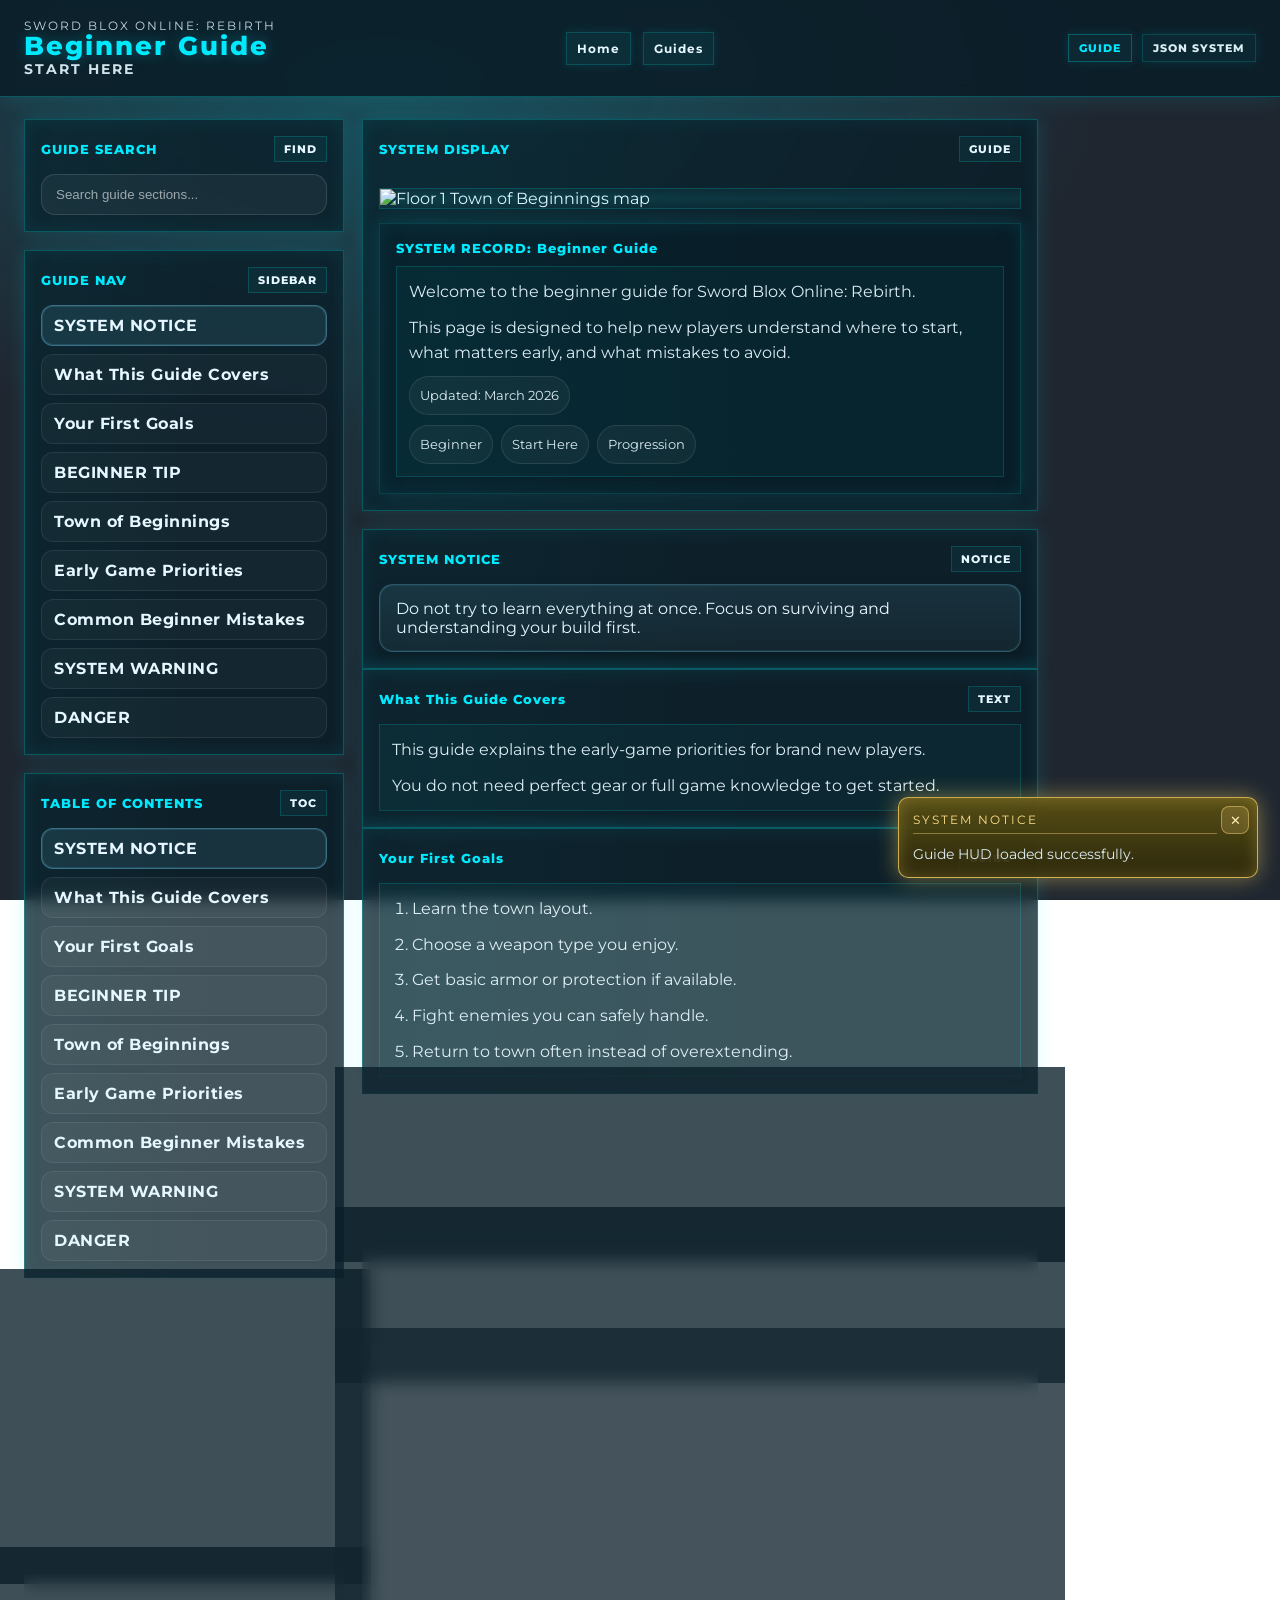
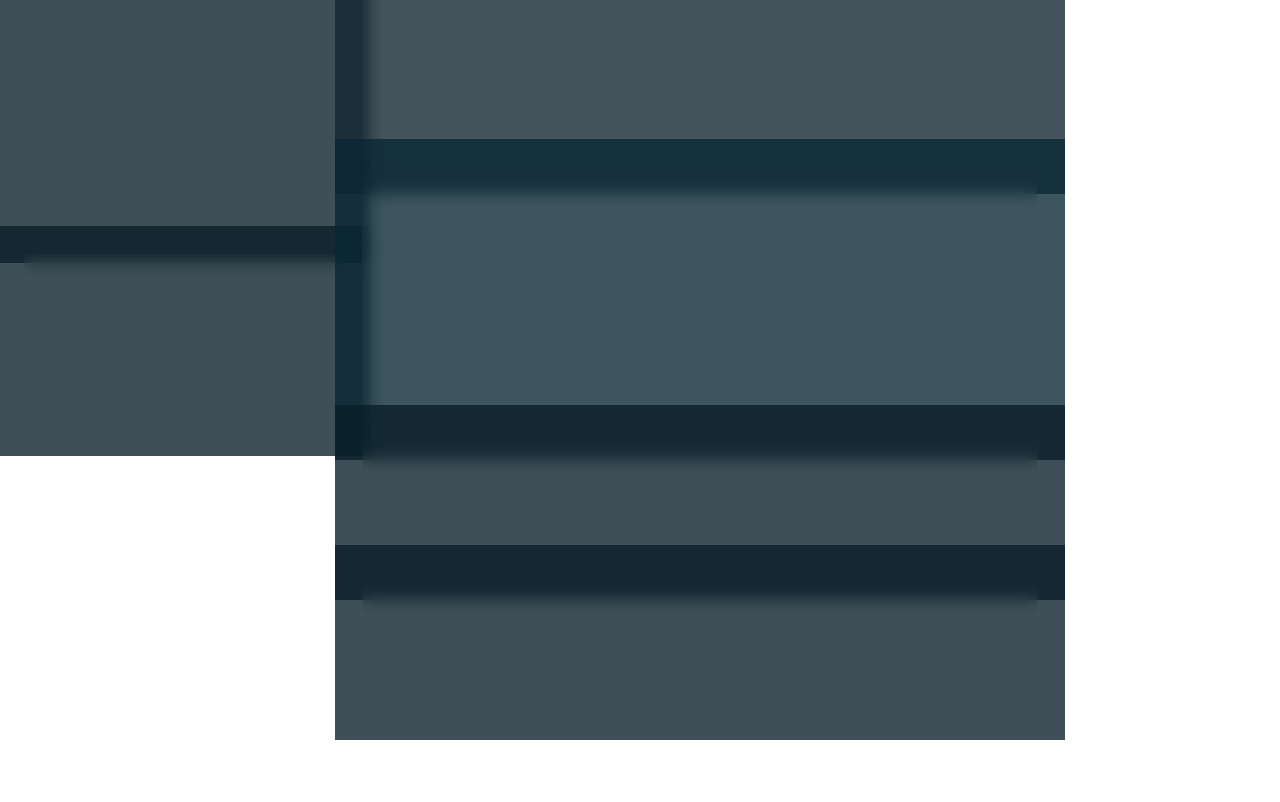
==== guides/index.html @ 16565514 "Add files via upload" ====
<!DOCTYPE html>
<html lang="en">
<head>
  <meta charset="UTF-8" />
  <title>SBO:R Wiki – Guide</title>
  <meta name="viewport" content="width=device-width, initial-scale=1.0">

  <link rel="stylesheet" href="/css/floor-hud.css?v=1">
  <link rel="stylesheet" href="/css/toasts.css?v=1">

  <link rel="icon" href="/logo.png" type="image/png" />
  <link rel="apple-touch-icon" href="/logo.png" />

  <meta property="og:type" content="website" />
  <meta property="og:site_name" content="Sword Blox Online: Rebirth Wiki" />
  <meta property="og:title" content="Sword Blox Online: Rebirth Guide" />
  <meta property="og:description" content="Helpful SBO:R guides for new and returning players." />
  <meta property="og:url" content="https://sborwiki.com/guides/" />
  <meta property="og:image" content="/Sborlogotext.png" />
  <meta property="og:image:alt" content="Sword Blox Online Rebirth Wiki banner" />

  <meta name="twitter:card" content="summary_large_image" />
  <meta name="twitter:title" content="Sword Blox Online: Rebirth Guide" />
  <meta name="twitter:description" content="Helpful SBO:R guides for new and returning players." />
  <meta name="twitter:image" content="/Sborlogotext.png" />

  <style>
    .guide-layout{
      display:grid;
      grid-template-columns:320px minmax(0,1fr);
      gap:18px;
      align-items:start;
    }

    .guide-sidebar{
      display:grid;
      gap:18px;
      position:sticky;
      top:16px;
    }

    .guide-content{
      display:grid;
      gap:18px;
      min-width:0;
    }

    .guide-search{
      width:100%;
      padding:12px 14px;
      border-radius:14px;
      border:1px solid rgba(255,255,255,.12);
      background:rgba(255,255,255,.05);
      color:#fff;
      outline:none;
    }

    .guide-search::placeholder{
      color:rgba(255,255,255,.58);
    }

    .guide-nav-list,
    .guide-toc-list,
    .guide-link-list{
      list-style:none;
      margin:0;
      padding:0;
      display:grid;
      gap:8px;
    }

    .guide-nav-list a,
    .guide-toc-list a,
    .guide-link-list a{
      display:block;
      padding:10px 12px;
      border-radius:12px;
      text-decoration:none;
      color:inherit;
      border:1px solid rgba(255,255,255,.08);
      background:rgba(255,255,255,.03);
      transition:background .18s ease,border-color .18s ease,transform .18s ease;
    }

    .guide-nav-list a:hover,
    .guide-toc-list a:hover,
    .guide-link-list a:hover{
      background:rgba(255,255,255,.07);
      border-color:rgba(255,255,255,.16);
      transform:translateY(-1px);
    }

    .guide-nav-list a.active,
    .guide-toc-list a.active{
      border-color:rgba(120,220,255,.35);
      background:rgba(120,220,255,.10);
      box-shadow:0 0 0 1px rgba(120,220,255,.14) inset;
    }

    .guide-image{
      width:100%;
      display:block;
      border-radius:16px;
      border:1px solid rgba(255,255,255,.12);
      box-shadow:0 10px 30px rgba(0,0,0,.35);
    }

    .guide-caption{
      margin-top:10px;
      font-size:.92rem;
      opacity:.82;
    }

    .guide-table-wrap{
      overflow-x:auto;
      border-radius:14px;
      border:1px solid rgba(255,255,255,.12);
      background:rgba(255,255,255,.03);
    }

    .guide-table{
      width:100%;
      border-collapse:collapse;
      min-width:640px;
    }

    .guide-table th,
    .guide-table td{
      padding:12px 14px;
      text-align:left;
      border-bottom:1px solid rgba(255,255,255,.08);
      vertical-align:top;
    }

    .guide-table th{
      text-transform:uppercase;
      letter-spacing:.08em;
      font-size:.82rem;
      background:rgba(255,255,255,.05);
      opacity:.95;
    }

    .guide-steps,
    .guide-list{
      margin:0;
      padding-left:20px;
      display:grid;
      gap:10px;
    }

    .guide-callout{
      padding:14px 16px;
      border-radius:14px;
      border:1px solid rgba(255,255,255,.14);
      background:rgba(255,255,255,.04);
      box-shadow:0 10px 20px rgba(0,0,0,.18);
    }

    .guide-callout p:last-child{
      margin-bottom:0;
    }

    .callout-notice{
      border-color:rgba(120,220,255,.25);
      background:linear-gradient(180deg, rgba(120,220,255,.10), rgba(255,255,255,.03));
      box-shadow:inset 0 0 0 1px rgba(120,220,255,.08), 0 10px 20px rgba(0,0,0,.18);
    }

    .callout-tip{
      border-color:rgba(120,255,180,.25);
      background:linear-gradient(180deg, rgba(120,255,180,.10), rgba(255,255,255,.03));
      box-shadow:inset 0 0 0 1px rgba(120,255,180,.08), 0 10px 20px rgba(0,0,0,.18);
    }

    .callout-warning{
      border-color:rgba(255,190,100,.25);
      background:linear-gradient(180deg, rgba(255,190,100,.10), rgba(255,255,255,.03));
      box-shadow:inset 0 0 0 1px rgba(255,190,100,.08), 0 10px 20px rgba(0,0,0,.18);
    }

    .callout-danger{
      border-color:rgba(255,110,140,.28);
      background:linear-gradient(180deg, rgba(255,110,140,.12), rgba(255,255,255,.03));
      box-shadow:inset 0 0 0 1px rgba(255,110,140,.08), 0 10px 20px rgba(0,0,0,.18);
    }

    .toc-empty,
    .nav-empty{
      opacity:.72;
      font-size:.95rem;
    }

    .guide-section-anchor{
      scroll-margin-top:95px;
    }

    .guide-meta{
      display:grid;
      gap:10px;
    }

    .guide-meta-row{
      display:flex;
      flex-wrap:wrap;
      gap:8px;
    }

    .guide-badge{
      display:inline-flex;
      align-items:center;
      gap:8px;
      padding:8px 10px;
      border-radius:999px;
      font-size:.82rem;
      border:1px solid rgba(255,255,255,.10);
      background:rgba(255,255,255,.04);
    }

    @media (max-width:980px){
      .guide-layout{
        grid-template-columns:1fr;
      }

      .guide-sidebar{
        position:static;
      }
    }
  </style>
</head>
<body>
  <header class="hud-top">
    <div class="hud-left">
      <div class="hud-kicker" id="guideKicker">SWORD BLOX ONLINE: REBIRTH</div>
      <div class="hud-title" id="guideTitle">GUIDE</div>
      <div class="hud-subtitle" id="guideSubtitle">LOADING…</div>
    </div>

    <nav id="site-nav" class="hud-nav" aria-label="Site navigation"></nav>

    <div class="hud-right">
      <div class="hud-chip">GUIDE</div>
      <div class="hud-chip hud-chip-soft">JSON SYSTEM</div>
    </div>
  </header>

  <main class="floor-grid">
    <div class="guide-layout">
      <aside class="guide-sidebar">
        <section class="hud-panel">
          <div class="panel-head">
            <span>GUIDE SEARCH</span>
            <span class="panel-chip">FIND</span>
          </div>
          <input id="guideSearch" class="guide-search" type="search" placeholder="Search guide sections..." aria-label="Search this guide" />
        </section>

        <section class="hud-panel">
          <div class="panel-head">
            <span>GUIDE NAV</span>
            <span class="panel-chip">SIDEBAR</span>
          </div>
          <ul id="guideSectionNav" class="guide-nav-list">
            <li class="nav-empty">Loading sections…</li>
          </ul>
        </section>

        <section class="hud-panel">
          <div class="panel-head">
            <span>TABLE OF CONTENTS</span>
            <span class="panel-chip">TOC</span>
          </div>
          <ul id="guideToc" class="guide-toc-list">
            <li class="toc-empty">Loading table of contents…</li>
          </ul>
        </section>

        <section class="hud-panel">
          <div class="panel-head">
            <span>QUICK LINKS</span>
            <span class="panel-chip">NAV</span>
          </div>
          <ul id="quickLinksList" class="guide-link-list">
            <li class="nav-empty">Loading links…</li>
          </ul>
        </section>

        <section class="hud-panel">
          <div class="panel-head">
            <span>ABOUT THIS GUIDE</span>
            <span class="panel-chip">INFO</span>
          </div>
          <div class="hud-lore" id="guideIntro">
            <p>Loading guide summary…</p>
          </div>
        </section>

        <section class="hud-panel">
          <div class="panel-head">
            <span>SYSTEM NOTICE</span>
            <span class="panel-chip">CONTACT</span>
          </div>
          <div class="hud-lore">
            <p><strong>Please report missing or incorrect guide info</strong> to <strong>@babyartie</strong> on Discord.</p>
          </div>
        </section>
      </aside>

      <section class="guide-content">
        <section class="hud-panel panel-map">
          <div class="panel-head">
            <span>SYSTEM DISPLAY</span>
            <span class="panel-chip">GUIDE</span>
          </div>

          <div class="map-frame">
            <div class="map-image-wrap">
              <img class="map-img" id="guideBanner" src="/Sborlogotext.png" alt="Guide banner" />
              <div class="map-overlay">
                <div class="scanline"></div>
              </div>
            </div>
          </div>

          <div class="hud-panel subpanel">
            <div class="panel-head slim">
              <span id="guideRecordTitle">SYSTEM RECORD: GUIDE</span>
            </div>
            <div class="hud-lore guide-meta" id="guideHeroText"></div>
          </div>
        </section>

        <div id="guideSections"></div>
      </section>
    </div>
  </main>

  <div id="sao-toast-stack">
    <div class="sao-toast sao-toast-yellow show" role="status" aria-live="polite">
      <div class="sao-toast-header">SYSTEM NOTICE</div>
      <div class="sao-toast-body">Guide HUD loaded successfully.</div>
      <button class="sao-toast-close" type="button">✕</button>
      <div class="sao-toast-progress"></div>
    </div>
  </div>

  <script src="/js/toasts.js?v=1"></script>
  <script src="/js/navbar.js?v=1"></script>
  <script src="/js/guide-page.js?v=1"></script>
</body>
</html>
---- css/floor-hud.css ----
@import url("https://fonts.googleapis.com/css2?family=Montserrat:wght@400;600;800&display=swap");

/* =====================================================
   FLOOR HUD / SITE HUD (Single Source of Truth)
   - Includes: layout, panels, map, tooltip, link polish,
     and STABLE dropdown nav (no hover-closing)
   - Background upgrade:
     ✅ Pinned background (does not scroll)
     ✅ More consistent rendering than background-attachment: fixed
     ✅ 1080p-friendly image size (use a ~1920px wide export)
===================================================== */

:root {
  --bg1: rgba(5, 15, 25, 0.88);
  --panel: rgba(10, 30, 40, 0.78);
  --line: rgba(0, 255, 255, 0.25);
  --line2: rgba(0, 255, 255, 0.16);
  --cyan: #00eaff;
  --text: #e6f7ff;
}

* {
  margin: 0;
  padding: 0;
  box-sizing: border-box;
}

/* Base page */
body {
  font-family: "Montserrat", sans-serif;
  color: var(--text);
  min-height: 100vh;

  /* Let the fixed ::before layer own the background */
  background: none;
}

/* ✅ Pinned + prettier background layer (doesn't scroll) */
body::before {
  content: "";
  position: fixed;
  inset: 0;
  z-index: -1;

  background:
    radial-gradient(1200px 600px at 30% 10%, rgba(0, 234, 255, 0.18), transparent 60%),
    linear-gradient(var(--bg1), var(--bg1)),
    url("/css/background2.jpg") center / cover no-repeat;

  /* Subtle polish to improve perceived detail/contrast */
  filter: saturate(1.06) contrast(1.06);

  /* Helps some browsers keep it steady/crisp */
  transform: translateZ(0);
  will-change: transform;
}

/* =====================================================
   TOP HUD
===================================================== */

.hud-top {
  position: sticky;
  top: 0;
  z-index: 1000;

  display: grid;
  grid-template-columns: 1fr auto 1fr;
  gap: 14px;
  align-items: center;

  padding: 18px 24px;
  background: rgba(10, 30, 40, 0.86);
  border-bottom: 1px solid var(--line);
  box-shadow: 0 0 24px rgba(0, 234, 255, 0.14);
  backdrop-filter: blur(8px);
}

.hud-kicker {
  font-size: 12px;
  letter-spacing: 2px;
  opacity: 0.85;
}

.hud-title {
  font-size: 26px;
  font-weight: 800;
  letter-spacing: 2px;
  color: var(--cyan);
  text-shadow: 0 0 14px rgba(0, 234, 255, 0.28);
  line-height: 1.05;
}

.hud-subtitle {
  font-size: 14px;
  font-weight: 700;
  letter-spacing: 2px;
  opacity: 0.9;
}

.hud-nav {
  display: flex;
  gap: 12px;
  justify-content: center;
  flex-wrap: wrap;
  align-items: center;
}

.hud-link {
  text-decoration: none;
  color: var(--text);
  font-weight: 700;
  font-size: 12px;
  letter-spacing: 1px;

  padding: 8px 10px;
  border: 1px solid var(--line2);
  background: rgba(0, 234, 255, 0.06);
  box-shadow: 0 0 10px rgba(0, 234, 255, 0.1);
}

.hud-link:hover {
  box-shadow: 0 0 16px rgba(0, 234, 255, 0.18);
}

.hud-link.active {
  border-color: var(--line);
  box-shadow: 0 0 18px rgba(0, 234, 255, 0.22);
}

.hud-right {
  display: flex;
  gap: 10px;
  justify-content: end;
  flex-wrap: wrap;
}

.hud-chip {
  font-size: 11px;
  font-weight: 800;
  letter-spacing: 1px;
  color: var(--cyan);

  padding: 6px 10px;
  border: 1px solid var(--line);
  background: rgba(0, 234, 255, 0.05);
  box-shadow: 0 0 12px rgba(0, 234, 255, 0.12);
}

.hud-chip-soft {
  color: var(--text);
  border-color: var(--line2);
  opacity: 0.95;
}

/* =====================================================
   GRID
===================================================== */

.floor-grid {
  padding: 22px 24px 90px;
  display: grid;
  grid-template-columns: 360px 1fr;
  gap: 18px;
  align-items: start;
}

.col-left {
  display: grid;
  gap: 18px;
}

/* =====================================================
   PANELS
===================================================== */

.hud-panel {
  position: relative;
  overflow: hidden;
  background: var(--panel);
  border: 1px solid var(--line);
  box-shadow:
    0 0 18px rgba(0, 234, 255, 0.14),
    inset 0 0 18px rgba(0, 234, 255, 0.08);
  backdrop-filter: blur(8px);
  padding: 16px;
}

.hud-panel::before {
  content: "";
  position: absolute;
  inset: -2px;
  pointer-events: none;
  background: linear-gradient(90deg, transparent, rgba(0, 234, 255, 0.1), transparent);
  opacity: 0.25;
  transform: translateX(-40%);
}

.hud-panel:hover::before {
  transform: translateX(40%);
  transition: transform 0.9s ease;
}

.panel-head {
  display: flex;
  justify-content: space-between;
  align-items: center;
  margin-bottom: 12px;

  color: var(--cyan);
  font-weight: 800;
  letter-spacing: 1px;
  font-size: 13px;
}

.panel-head.slim {
  margin-bottom: 10px;
}

.panel-chip {
  font-size: 11px;
  font-weight: 800;
  letter-spacing: 1px;
  padding: 5px 9px;
  border: 1px solid var(--line2);
  background: rgba(0, 234, 255, 0.05);
  color: var(--text);
}

/* =====================================================
   LISTS
===================================================== */

.hud-list {
  list-style: none;
  display: grid;
  gap: 10px;
}

.hud-list li {
  opacity: 0.95;
  line-height: 1.4;
  padding: 10px 10px;
  border: 1px solid var(--line2);
  background: rgba(0, 234, 255, 0.04);
}

.hud-list.bullets li {
  padding-left: 34px;
  position: relative;
}

.hud-list.bullets li::before {
  content: "";
  width: 8px;
  height: 8px;
  border-radius: 50%;
  position: absolute;
  left: 12px;
  top: 50%;
  transform: translateY(-50%);
  background: var(--cyan);
  box-shadow: 0 0 10px rgba(0, 234, 255, 0.45);
}

.hud-list.chevrons li {
  padding-left: 34px;
  position: relative;
}

.hud-list.chevrons li::before {
  content: "»";
  position: absolute;
  left: 12px;
  top: 50%;
  transform: translateY(-52%);
  color: var(--cyan);
  font-weight: 800;
  opacity: 0.95;
}

/* =====================================================
   LORE
===================================================== */

.hud-lore {
  border: 1px solid var(--line2);
  background: rgba(0, 234, 255, 0.04);
  padding: 12px 12px;
  line-height: 1.6;
  opacity: 0.95;
  display: grid;
  gap: 10px;
}

.hud-lore p {
  margin: 0;
}

/* =====================================================
   TABLES (Mobs/Bosses/Quests)
===================================================== */

.hud-table-wrap {
  border: 1px solid var(--line2);
  background: rgba(0, 234, 255, 0.03);
  overflow-x: auto;
  -webkit-overflow-scrolling: touch;
}

.hud-table {
  width: 100%;
  border-collapse: collapse;
  min-width: 760px; /* allows horizontal scroll on small screens */
}

.hud-table th,
.hud-table td {
  border-bottom: 1px solid rgba(0, 255, 255, 0.12);
  padding: 10px 10px;
  text-align: left;
  vertical-align: top;
  font-size: 12px;
  line-height: 1.45;
}

.hud-table th {
  color: var(--cyan);
  font-weight: 800;
  letter-spacing: 1px;
  background: rgba(10, 30, 40, 0.72);
  border-bottom: 1px solid var(--line2);
  position: sticky;
  top: 0; /* works inside the scroll container */
  z-index: 1;
}

.hud-table tr:hover td {
  background: rgba(0, 234, 255, 0.05);
}

.hud-td-muted {
  opacity: 0.85;
  letter-spacing: 0.8px;
}

/* =====================================================
   MAP PANEL
===================================================== */

.panel-map {
  padding: 16px;
  display: grid;
  gap: 14px;
}

.map-frame {
  border: 1px solid var(--line2);
  background: rgba(0, 234, 255, 0.04);
  overflow: hidden;
  position: relative;
}

.map-img {
  display: block;
  width: 100%;
  height: auto;
}

.map-placeholder {
  position: relative;
  height: 360px;
  background:
    radial-gradient(900px 320px at 35% 45%, rgba(0, 234, 255, 0.12), transparent 60%),
    rgba(0, 234, 255, 0.03);
}

.map-image-wrap {
  position: relative;
}

/* overlay must accept interaction (tooltips/callouts) */
.map-overlay {
  position: absolute;
  inset: 0;
  pointer-events: auto;
}

.scanline {
  position: absolute;
  inset: 0;
  background: linear-gradient(180deg, transparent, rgba(0, 234, 255, 0.08), transparent);
  animation: scan 3.6s linear infinite;
  opacity: 0.75;
}

@keyframes scan {
  0% { transform: translateY(-100%); }
  100% { transform: translateY(100%); }
}

/* key points subpanel inside map */
.subpanel {
  border-color: var(--line2);
}

/* =====================================================
   SYSTEM NOTE
===================================================== */

.floor-note {
  position: fixed;
  right: 24px;
  bottom: 24px;
  width: min(420px, calc(100vw - 48px));
  padding: 14px;

  background: rgba(10, 30, 40, 0.88);
  border: 1px solid var(--line);
  box-shadow: 0 0 22px rgba(0, 234, 255, 0.18);
  backdrop-filter: blur(8px);
}

.floor-note-title {
  color: var(--cyan);
  font-weight: 800;
  letter-spacing: 1px;
  margin-bottom: 6px;
}

.floor-note-body {
  opacity: 0.92;
  line-height: 1.5;
}

/* =====================================================
   CALLOUTS (SAO buttons)
===================================================== */

.callout {
  position: absolute;
  padding: 6px 10px;
  font-size: 12px;

  border: 1px solid var(--line2);
  background: rgba(10, 30, 40, 0.7);
  box-shadow: 0 0 12px rgba(0, 234, 255, 0.12);

  pointer-events: auto;
  cursor: pointer;
  border-radius: 10px;
  backdrop-filter: blur(8px);
  color: var(--text);

  transition: transform 0.14s ease, box-shadow 0.14s ease, border-color 0.14s ease;
}

.callout:hover,
.callout:focus-visible {
  transform: translateY(-1px) scale(1.02);
  border-color: var(--line);
  box-shadow: 0 0 18px rgba(0, 234, 255, 0.22);
  outline: none;
}

.callout::before {
  content: "";
  display: inline-block;
  width: 8px;
  height: 8px;
  border-radius: 999px;
  margin-right: 8px;
  background: rgba(0, 234, 255, 0.85);
  box-shadow: 0 0 10px rgba(0, 234, 255, 0.55);
  vertical-align: middle;
}

/* Optional preset positions (if you still use .a/.b/etc somewhere) */
.callout.a { top: 38%; left: 12%; }
.callout.b { top: 22%; right: 10%; }
.callout.c { top: 52%; right: 18%; }
.callout.d { bottom: 16%; right: 12%; }
.callout.e { bottom: 22%; left: 10%; }

/* =====================================================
   TOOLTIP
===================================================== */

.map-tooltip {
  position: absolute;
  z-index: 50;
  width: min(360px, calc(100% - 20px));
  padding: 12px;

  background: rgba(10, 30, 40, 0.94);
  border: 1px solid var(--line);
  box-shadow:
    0 0 24px rgba(0, 234, 255, 0.18),
    inset 0 0 18px rgba(0, 234, 255, 0.1);
  backdrop-filter: blur(10px);

  border-radius: 14px;
  overflow: hidden;

  opacity: 0;
  transform: translateY(6px) scale(0.99);
  transition: opacity 0.14s ease, transform 0.14s ease;
}

.map-tooltip.show {
  opacity: 1;
  transform: translateY(0) scale(1);
}

.map-tooltip-scan {
  position: absolute;
  inset: 0;
  background: linear-gradient(180deg, transparent, rgba(0, 234, 255, 0.08), transparent);
  animation: scan 3.6s linear infinite;
  opacity: 0.55;
  pointer-events: none;
}

.map-tooltip-head {
  position: relative;
  display: flex;
  justify-content: space-between;
  align-items: center;
  gap: 10px;
  margin-bottom: 8px;
}

.map-tooltip-title {
  font-weight: 800;
  letter-spacing: 1.5px;
  color: var(--cyan);
  text-shadow: 0 0 14px rgba(0, 234, 255, 0.25);
  font-size: 13px;
}

.map-tooltip-close {
  border: 1px solid var(--line2);
  background: rgba(0, 234, 255, 0.06);
  color: var(--text);
  border-radius: 10px;
  padding: 6px 10px;
  cursor: pointer;
  font-weight: 800;
  box-shadow: 0 0 10px rgba(0, 234, 255, 0.12);
}

.map-tooltip-close:hover {
  box-shadow: 0 0 16px rgba(0, 234, 255, 0.18);
  border-color: var(--line);
}

.map-tooltip-system {
  position: relative;
  font-size: 11px;
  font-weight: 800;
  letter-spacing: 1.3px;
  opacity: 0.95;

  padding: 7px 10px;
  border: 1px solid var(--line2);
  background: rgba(0, 234, 255, 0.05);
  margin-bottom: 10px;
}

.map-tooltip-body {
  position: relative;
  font-size: 13px;
  line-height: 1.6;
  opacity: 0.95;

  padding: 10px;
  border: 1px solid var(--line2);
  background: rgba(0, 234, 255, 0.04);
}

/* Danger state */
.map-tooltip.danger {
  border-color: rgba(255, 80, 80, 0.55);
  box-shadow:
    0 0 26px rgba(255, 80, 80, 0.22),
    inset 0 0 18px rgba(0, 234, 255, 0.08);
}

.map-tooltip.danger .map-tooltip-title {
  color: #ffb3b3;
  text-shadow: 0 0 14px rgba(255, 80, 80, 0.25);
}

/* =====================================================
   LINK POLISH
===================================================== */

a {
  color: #7beeff;
  text-decoration: none;
  position: relative;
  transition: color 0.15s ease, text-shadow 0.15s ease;
}

a::after {
  content: "";
  position: absolute;
  left: 0;
  bottom: -2px;
  width: 0%;
  height: 1px;
  background: var(--cyan);
  box-shadow: 0 0 8px rgba(0, 234, 255, 0.5);
  transition: width 0.18s ease;
}

a:hover {
  color: var(--cyan);
  text-shadow: 0 0 8px rgba(0, 234, 255, 0.35);
}

a:hover::after {
  width: 100%;
}

.hud-panel a {
  font-weight: 700;
  letter-spacing: 0.5px;
}

.hud-list a {
  display: inline-block;
  padding: 2px 2px;
}

/* HUD buttons shouldn't get underline sweep */
.hud-link::after {
  display: none;
}

a[target="_blank"] {
  color: #9ff5ff;
}

a[target="_blank"]:hover {
  color: #00ffff;
}

/* =====================================================
   HUD NAV DROPDOWNS (STABLE HOVER)
   Fixes: menu closing when moving mouse to dropdown
===================================================== */

.hud-drop {
  position: relative;
  display: inline-block;
}

.hud-drop-btn {
  cursor: pointer;
}

/* IMPORTANT: keep menu "present" using opacity/visibility (not display none) */
.hud-menu {
  position: absolute;
  top: 100%;
  left: 0;

  margin-top: 6px; /* small spacing (no hover gap) */
  min-width: 200px;
  padding: 10px;

  background: rgba(10, 30, 40, 0.94);
  border: 1px solid var(--line);
  box-shadow:
    0 0 18px rgba(0, 234, 255, 0.14),
    inset 0 0 18px rgba(0, 234, 255, 0.08);
  backdrop-filter: blur(10px);
  border-radius: 12px;

  opacity: 0;
  visibility: hidden;
  transform: translateY(-4px);
  transition: opacity 0.15s ease, transform 0.15s ease, visibility 0.15s ease;
  z-index: 2000;
}

.hud-menu a {
  display: block;
  padding: 10px 12px;

  color: var(--text);
  font-weight: 700;
  font-size: 12px;
  letter-spacing: 1px;

  border-radius: 10px;
  margin: 6px 0;
  text-decoration: none;
  background: rgba(0, 234, 255, 0.04);
  border: 1px solid rgba(0, 255, 255, 0.12);
}

.hud-menu a:hover {
  border-color: var(--line);
  box-shadow: 0 0 14px rgba(0, 234, 255, 0.18);
  background: rgba(0, 234, 255, 0.08);
  color: var(--cyan);
}

/* Keep open while hovering wrapper OR keyboard focus */
.hud-drop:hover .hud-menu,
.hud-drop:focus-within .hud-menu {
  opacity: 1;
  visibility: visible;
  transform: translateY(0);
}

.hud-drop-btn:focus-visible {
  outline: none;
  border-color: var(--line);
  box-shadow: 0 0 18px rgba(0, 234, 255, 0.22);
}

/* =====================================================
   RESPONSIVE + ACCESSIBILITY
===================================================== */

@media (max-width: 980px) {
  .hud-top {
    grid-template-columns: 1fr;
    text-align: center;
  }

  .hud-right {
    justify-content: center;
  }

  .floor-grid {
    grid-template-columns: 1fr;
  }

  .map-placeholder {
    height: 320px;
  }
}

@media (max-width: 520px) {
  .hud-title {
    font-size: 22px;
  }

  .hud-panel {
    padding: 14px;
  }

  .map-placeholder {
    height: 280px;
  }

  /* Sticky HUD: reduce footprint */
  .hud-top {
    padding: 14px;
    gap: 10px;
  }

  .hud-kicker {
    font-size: 11px;
    letter-spacing: 1.5px;
  }

  .hud-subtitle {
    font-size: 12px;
    letter-spacing: 1.5px;
  }

  /* Tags/chips: smaller + wrap nicely */
  .hud-right {
    gap: 8px;
  }

  .hud-chip {
    font-size: 10px;
    padding: 5px 8px;
  }

  /* Callouts: shrink so they don’t stomp the map */
  .callout {
    font-size: 10px;
    padding: 5px 8px;
    max-width: 60%;
    white-space: nowrap;
    overflow: hidden;
    text-overflow: ellipsis;
  }

  /* Dropdown: easier to tap */
  .hud-menu {
    left: 0;
    width: min(320px, calc(100vw - 28px));
  }

  /* SYSTEM NOTE: don’t block the bottom of the page */
  .floor-note {
    left: 14px;
    right: 14px;
    bottom: 14px;
    width: auto;
    max-height: 38vh;
    overflow: auto;
  }

  /* Mobile tooltip becomes pinned bottom sheet */
  .map-tooltip {
    position: fixed;
    left: 14px !important;
    right: 14px !important;
    top: auto !important;
    bottom: 14px !important;
    width: auto;
    max-height: 44vh;
    overflow: auto;
  }

  .map-tooltip.pinned {
    box-shadow: 0 0 28px rgba(0, 234, 255, 0.22);
  }
}

/* Even better UX: on tiny screens, put note in-flow */
@media (max-width: 420px) {
  .floor-note {
    position: static;
    margin: 14px;
    max-height: none;
  }

  .floor-grid {
    padding-bottom: 24px;
  }
}

/* Accessibility: reduced motion */
@media (prefers-reduced-motion: reduce) {
  .scanline {
    animation: none;
  }

  .map-tooltip-scan {
    animation: none;
  }

  .hud-panel:hover::before {
    transition: none;
  }
}
---- css/toasts.css ----
/* ================= SAO TOAST STACK ================= */

#sao-toast-stack {
  position: fixed;

  /* Desktop default: bottom-right */
  bottom: 22px;
  right: 22px;

  top: auto !important;   /* overrides JS inline top on desktop */
  left: auto;

  z-index: 999999;

  display: flex;
  flex-direction: column;
  gap: 12px;

  width: 360px;
  max-width: calc(100vw - 44px);

  pointer-events: none; /* 🔑 container never blocks clicks */
}

/* Base toast */
.sao-toast {
  position: relative;
  padding: 14px 14px 12px;
  border-radius: 10px;

  font-family: "Montserrat", sans-serif;
  color: #e6f7ff;

  opacity: 0;
  transform: translateX(18px);
  pointer-events: none;
}

.sao-toast.show {
  opacity: 1;
  transform: translateX(0);
  pointer-events: auto; /* toast is clickable */
  transition: opacity 220ms ease, transform 220ms ease;
}

/* Header */
.sao-toast-header {
  font-size: 0.75rem;
  letter-spacing: 2px;
  text-transform: uppercase;
  margin-right: 26px;
  padding-bottom: 6px;
}

/* Body */
.sao-toast-body {
  margin-top: 10px;
  font-size: 0.9rem;
  line-height: 1.45;
  opacity: 0.95;
}

/* Close button */
.sao-toast-close {
  position: absolute;
  top: 8px;
  right: 8px;

  width: 28px;
  height: 28px;
  border-radius: 8px;

  cursor: pointer;
  transition: 0.2s ease;
}

/* ================= RED (WARNING) ================= */

.sao-toast-red {
  background: linear-gradient(
    180deg,
    rgba(90, 20, 20, 0.95),
    rgba(45, 10, 10, 0.95)
  );
  border: 1px solid rgba(255, 80, 80, 0.7);
  box-shadow:
    0 0 22px rgba(255, 60, 60, 0.55),
    inset 0 0 16px rgba(255, 80, 80, 0.2);
}

.sao-toast-red .sao-toast-header {
  color: #ff8a8a;
  border-bottom: 1px solid rgba(255, 120, 120, 0.35);
}

.sao-toast-red .sao-toast-close {
  background: rgba(255, 80, 80, 0.12);
  border: 1px solid rgba(255, 120, 120, 0.45);
  color: #ffb3b3;
}

/* ================= YELLOW (NOTICE) ================= */

.sao-toast-yellow {
  background: linear-gradient(
    180deg,
    rgba(90, 80, 20, 0.95),
    rgba(45, 40, 10, 0.95)
  );
  border: 1px solid rgba(255, 215, 100, 0.75);
  box-shadow:
    0 0 22px rgba(255, 215, 100, 0.45),
    inset 0 0 16px rgba(255, 215, 100, 0.25);
}

.sao-toast-yellow .sao-toast-header {
  color: #ffe08a;
  border-bottom: 1px solid rgba(255, 215, 120, 0.4);
}

.sao-toast-yellow .sao-toast-close {
  background: rgba(255, 215, 120, 0.18);
  border: 1px solid rgba(255, 215, 120, 0.45);
  color: #fff1b8;
}

/* ================= GREEN (STATUS / SUCCESS) ================= */

.sao-toast-green {
  background: linear-gradient(
    180deg,
    rgba(20, 90, 45, 0.95),
    rgba(10, 45, 25, 0.95)
  );
  border: 1px solid rgba(80, 255, 170, 0.75);
  box-shadow:
    0 0 22px rgba(80, 255, 170, 0.5),
    inset 0 0 16px rgba(80, 255, 170, 0.25);
}

.sao-toast-green .sao-toast-header {
  color: #9dffce;
  border-bottom: 1px solid rgba(120, 255, 190, 0.45);
}

.sao-toast-green .sao-toast-close {
  background: rgba(80, 255, 170, 0.18);
  border: 1px solid rgba(120, 255, 190, 0.45);
  color: #c9ffea;
}

/* Mobile toast positioning */
@media (max-width: 768px) {
  :root {
    --nav-height: 90px;
  }

  #sao-toast-stack {
    top: calc(var(--nav-height) + env(safe-area-inset-top, 0px) + 12px) !important;
    right: 12px;
    left: 12px;

    bottom: auto; /* prevents full-height overlay */
    width: auto;
    max-width: none;
  }
}

/* ================= TOAST TIMER LINE ================= */

.sao-toast {
  position: relative;
  overflow: hidden;
}

.sao-toast-progress {
  position: absolute;
  bottom: 0;
  left: 0;
  height: 3px;
  width: 100%;
  background: linear-gradient(90deg, #00eaff, #4de1ff);
  box-shadow: 0 0 8px #00eaff;
  transform-origin: left;
  transform: scaleX(1);
}

@keyframes toastTimer {
  from { transform: scaleX(1); }
  to   { transform: scaleX(0); }
}
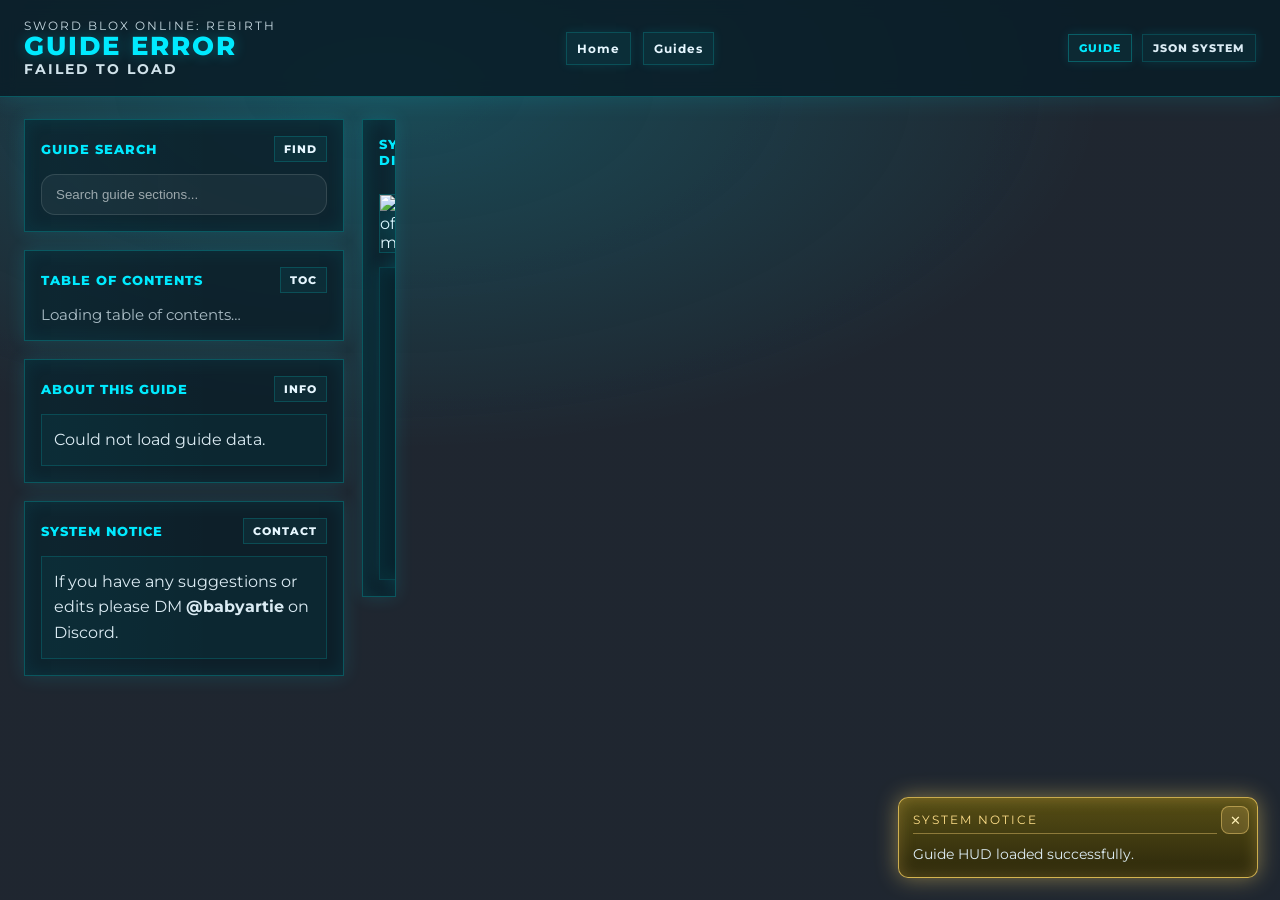
==== commit d35c36da: "Update index.html" ====
--- a/guides/index.html
+++ b/guides/index.html
@@ -256,16 +256,6 @@
 
         <section class="hud-panel">
           <div class="panel-head">
-            <span>GUIDE NAV</span>
-            <span class="panel-chip">SIDEBAR</span>
-          </div>
-          <ul id="guideSectionNav" class="guide-nav-list">
-            <li class="nav-empty">Loading sections…</li>
-          </ul>
-        </section>
-
-        <section class="hud-panel">
-          <div class="panel-head">
             <span>TABLE OF CONTENTS</span>
             <span class="panel-chip">TOC</span>
           </div>
@@ -276,16 +266,6 @@
 
         <section class="hud-panel">
           <div class="panel-head">
-            <span>QUICK LINKS</span>
-            <span class="panel-chip">NAV</span>
-          </div>
-          <ul id="quickLinksList" class="guide-link-list">
-            <li class="nav-empty">Loading links…</li>
-          </ul>
-        </section>
-
-        <section class="hud-panel">
-          <div class="panel-head">
             <span>ABOUT THIS GUIDE</span>
             <span class="panel-chip">INFO</span>
           </div>
@@ -300,7 +280,7 @@
             <span class="panel-chip">CONTACT</span>
           </div>
           <div class="hud-lore">
-            <p><strong>Please report missing or incorrect guide info</strong> to <strong>@babyartie</strong> on Discord.</p>
+            <p>If you have any suggestions or edits please DM <strong>@babyartie</strong> on Discord.</p>
           </div>
         </section>
       </aside>
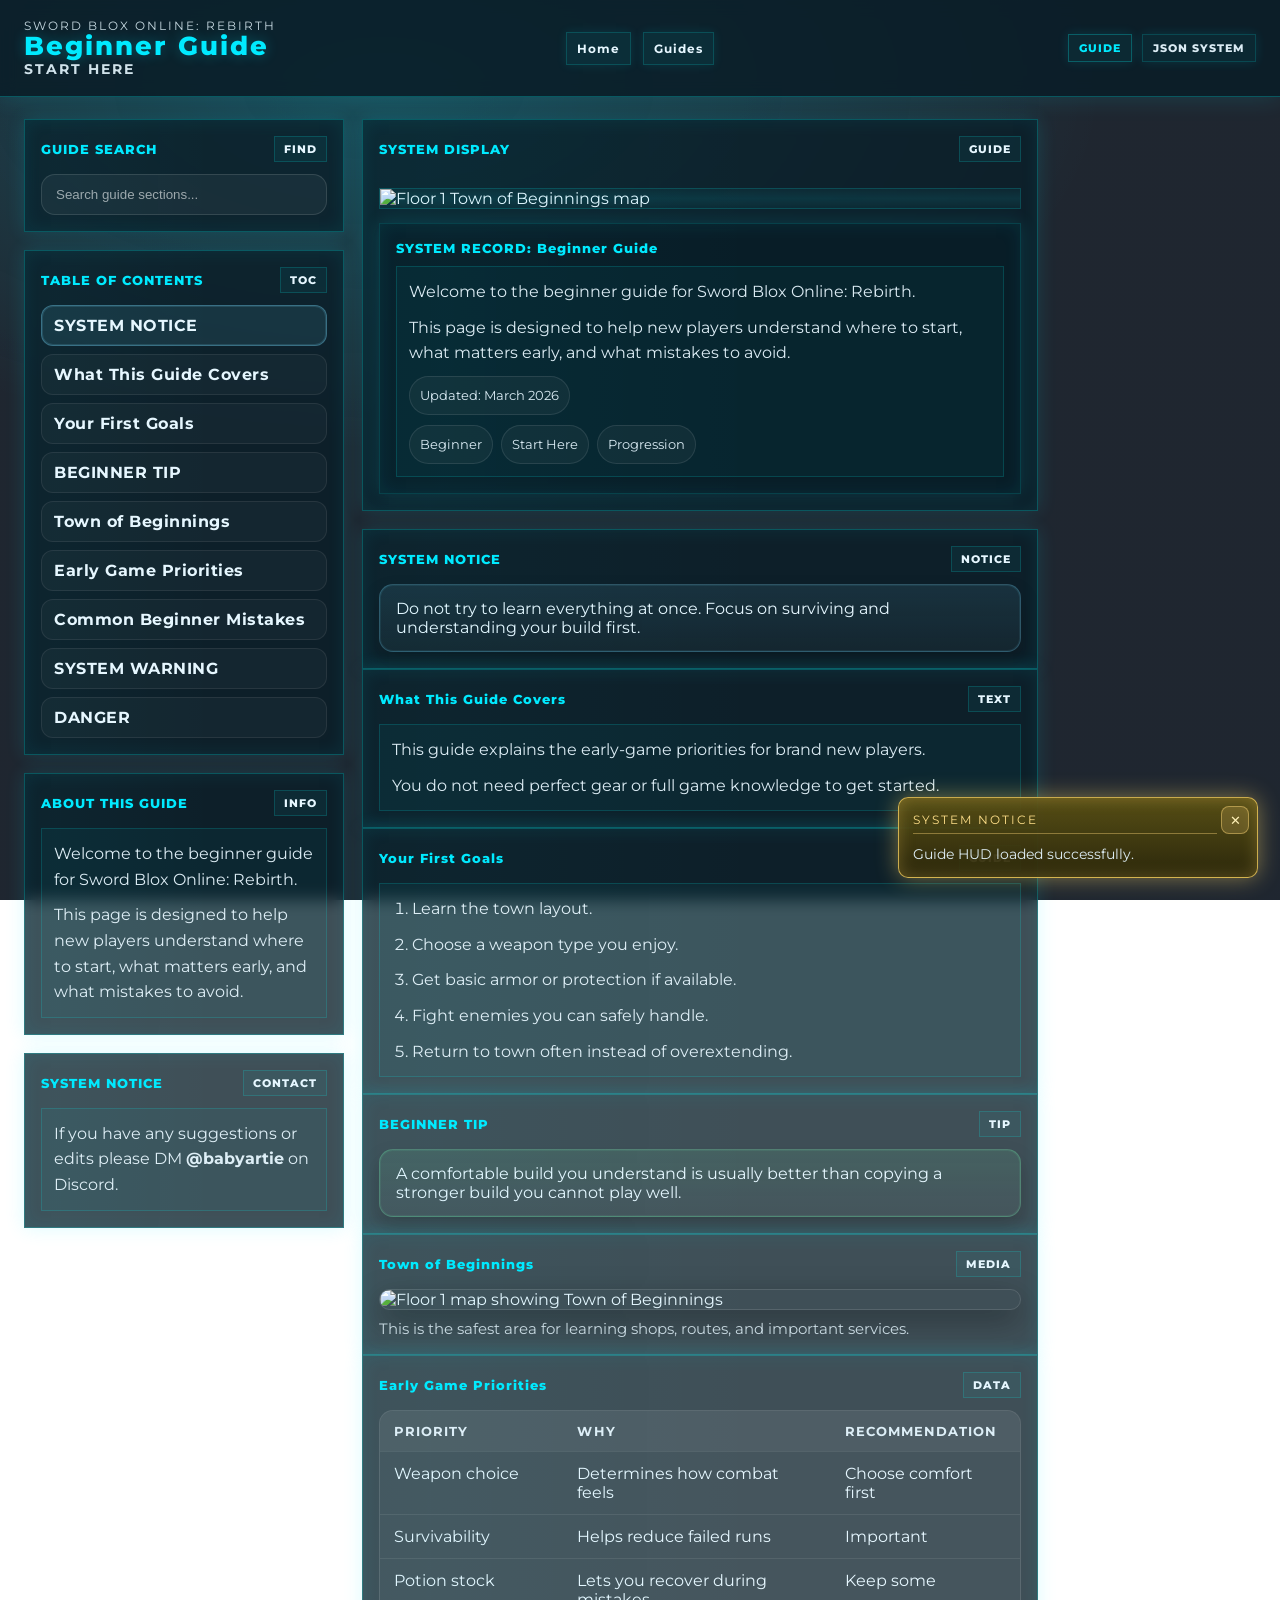
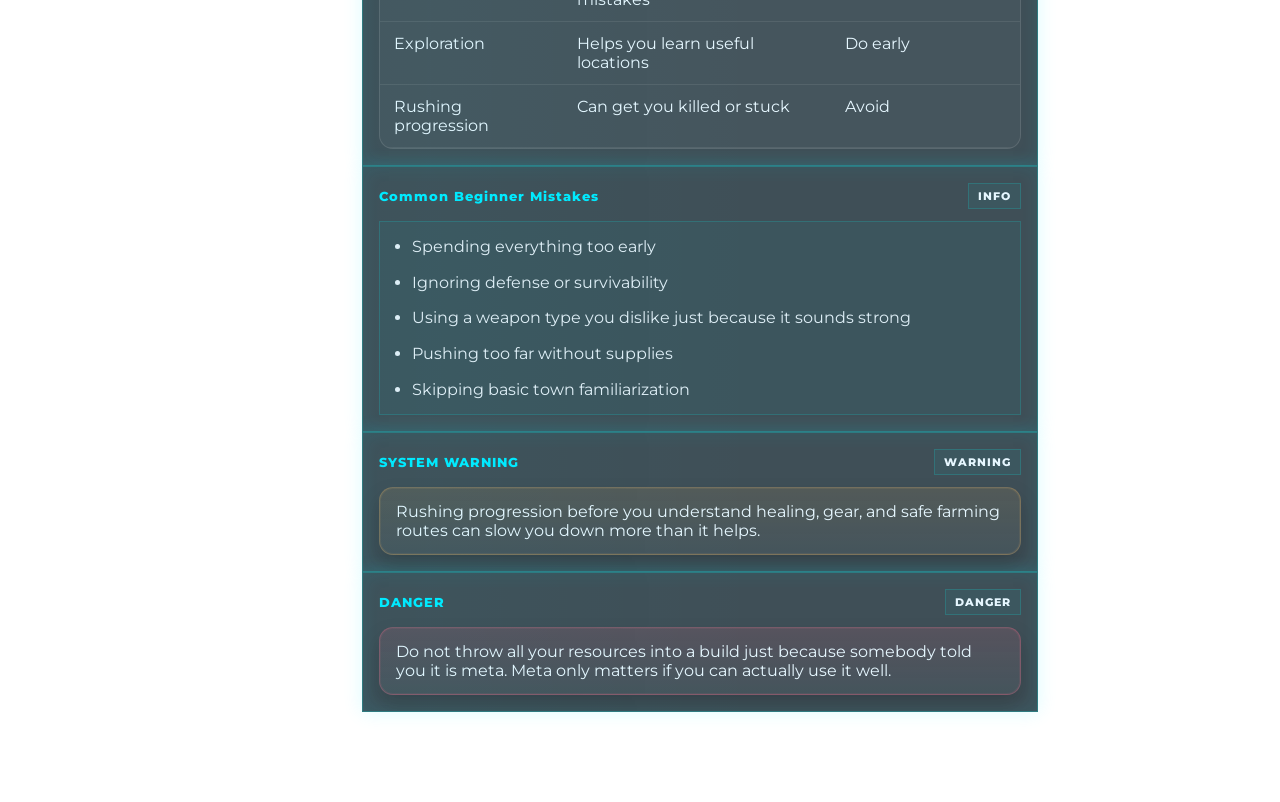
==== commit de142bb9: "Update index.html" ====
--- a/guides/index.html
+++ b/guides/index.html
@@ -59,9 +59,7 @@
       color:rgba(255,255,255,.58);
     }
 
-    .guide-nav-list,
-    .guide-toc-list,
-    .guide-link-list{
+    .guide-toc-list{
       list-style:none;
       margin:0;
       padding:0;
@@ -69,9 +67,7 @@
       gap:8px;
     }
 
-    .guide-nav-list a,
-    .guide-toc-list a,
-    .guide-link-list a{
+    .guide-toc-list a{
       display:block;
       padding:10px 12px;
       border-radius:12px;
@@ -82,15 +78,12 @@
       transition:background .18s ease,border-color .18s ease,transform .18s ease;
     }
 
-    .guide-nav-list a:hover,
-    .guide-toc-list a:hover,
-    .guide-link-list a:hover{
+    .guide-toc-list a:hover{
       background:rgba(255,255,255,.07);
       border-color:rgba(255,255,255,.16);
       transform:translateY(-1px);
     }
 
-    .guide-nav-list a.active,
     .guide-toc-list a.active{
       border-color:rgba(120,220,255,.35);
       background:rgba(120,220,255,.10);
@@ -184,8 +177,7 @@
       box-shadow:inset 0 0 0 1px rgba(255,110,140,.08), 0 10px 20px rgba(0,0,0,.18);
     }
 
-    .toc-empty,
-    .nav-empty{
+    .toc-empty{
       opacity:.72;
       font-size:.95rem;
     }
@@ -251,7 +243,13 @@
             <span>GUIDE SEARCH</span>
             <span class="panel-chip">FIND</span>
           </div>
-          <input id="guideSearch" class="guide-search" type="search" placeholder="Search guide sections..." aria-label="Search this guide" />
+          <input
+            id="guideSearch"
+            class="guide-search"
+            type="search"
+            placeholder="Search guide sections..."
+            aria-label="Search this guide"
+          />
         </section>
 
         <section class="hud-panel">
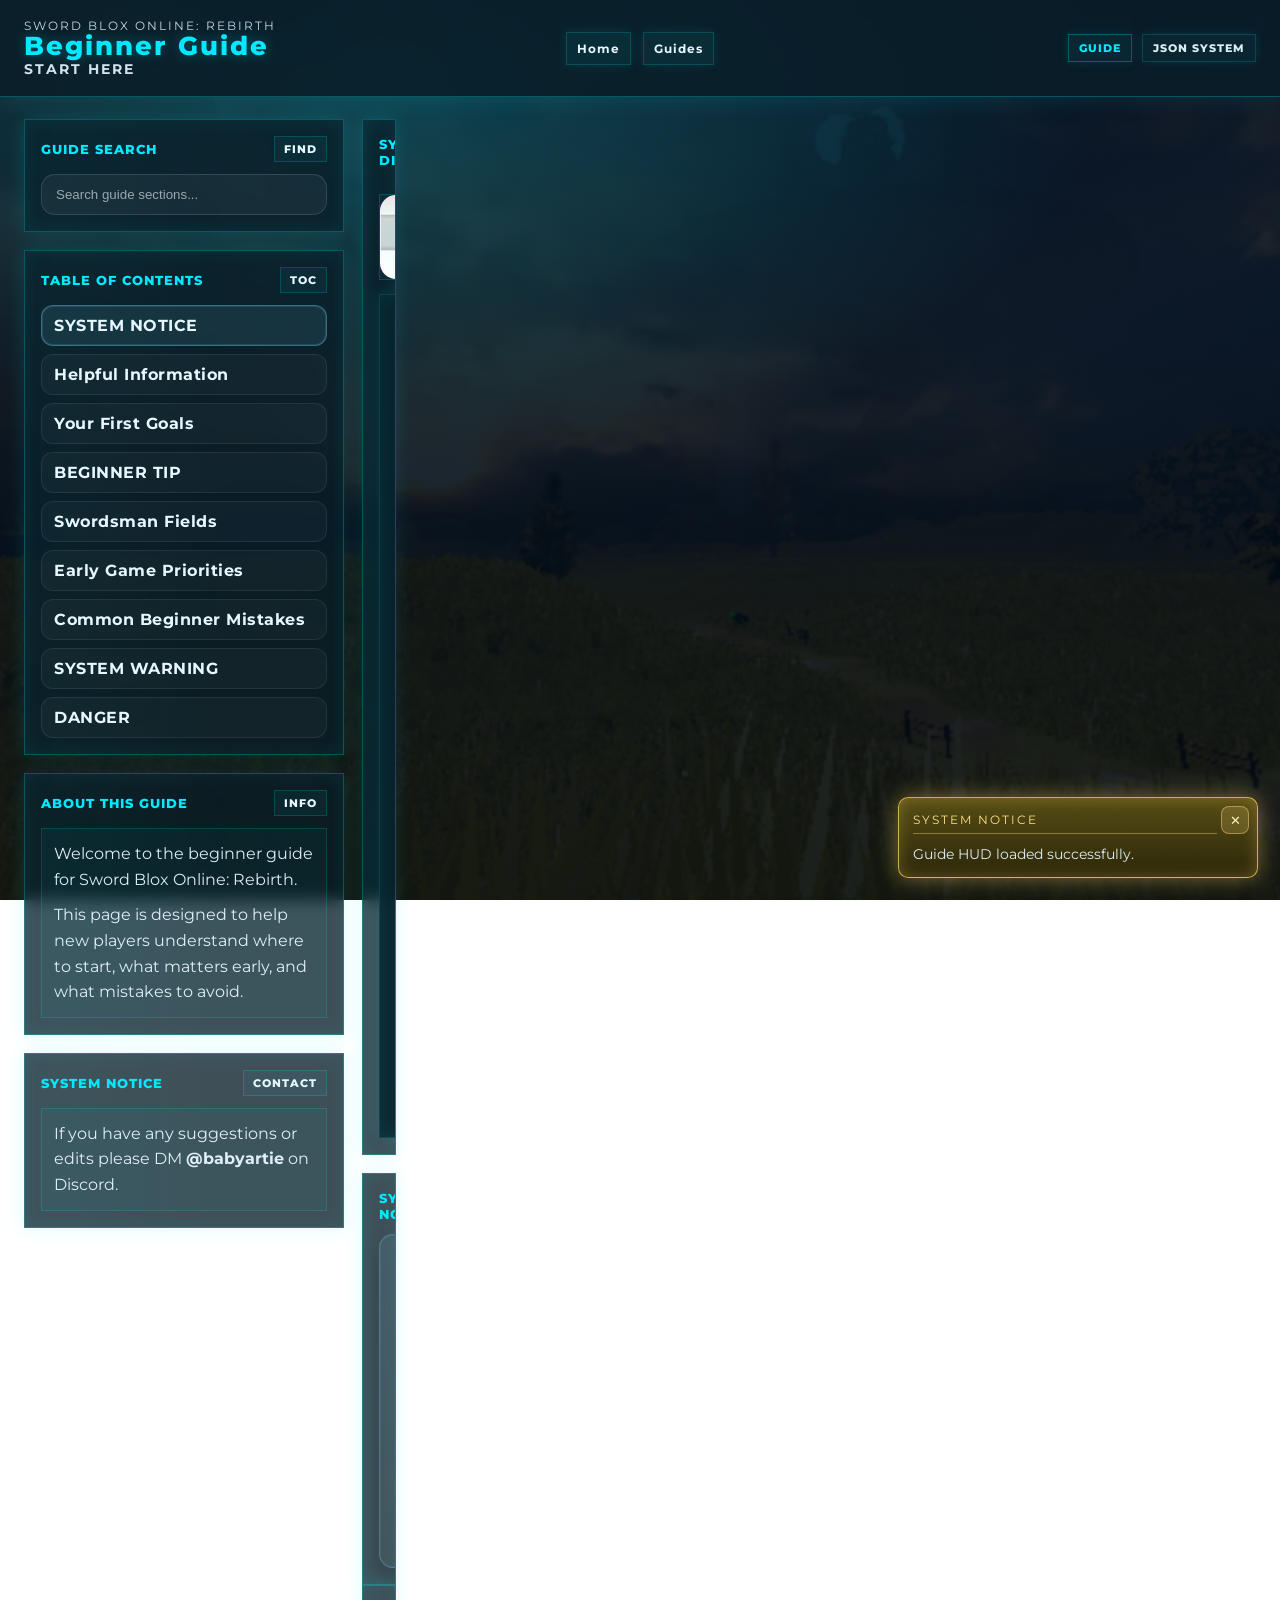
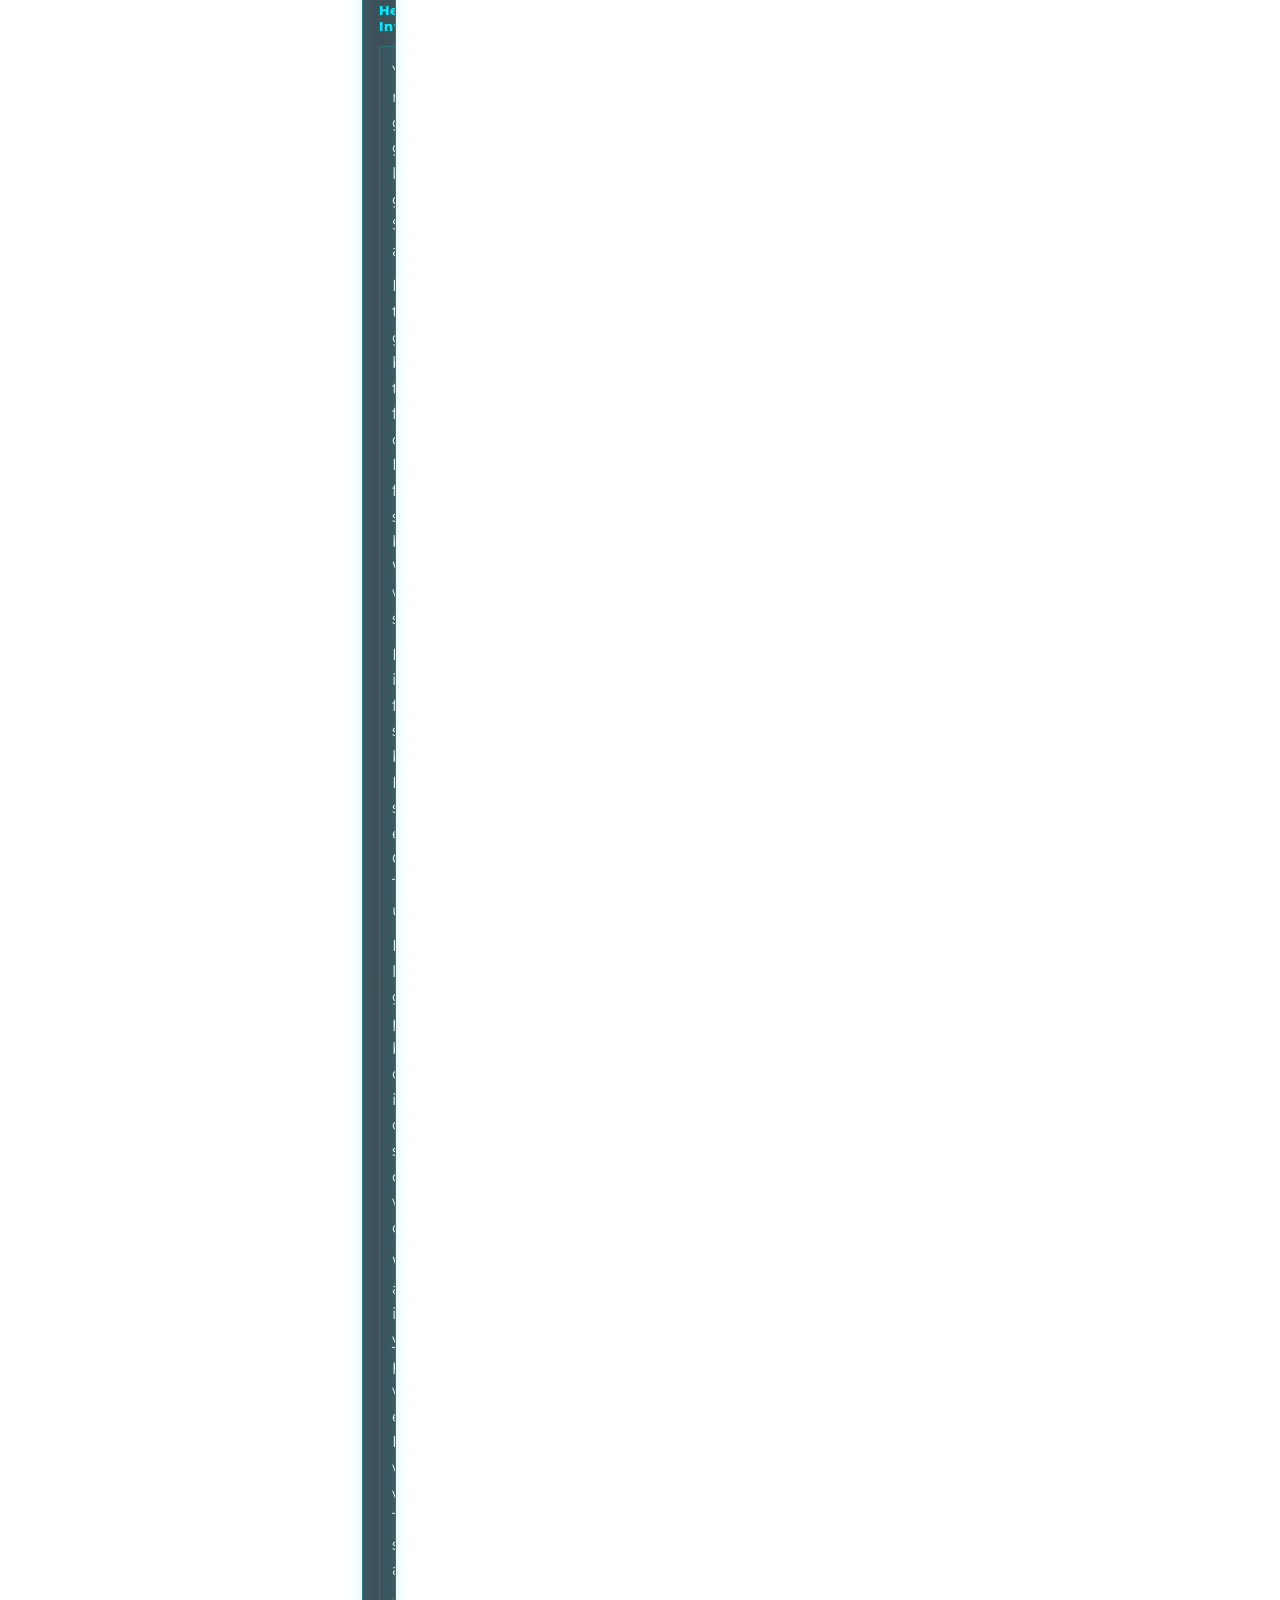
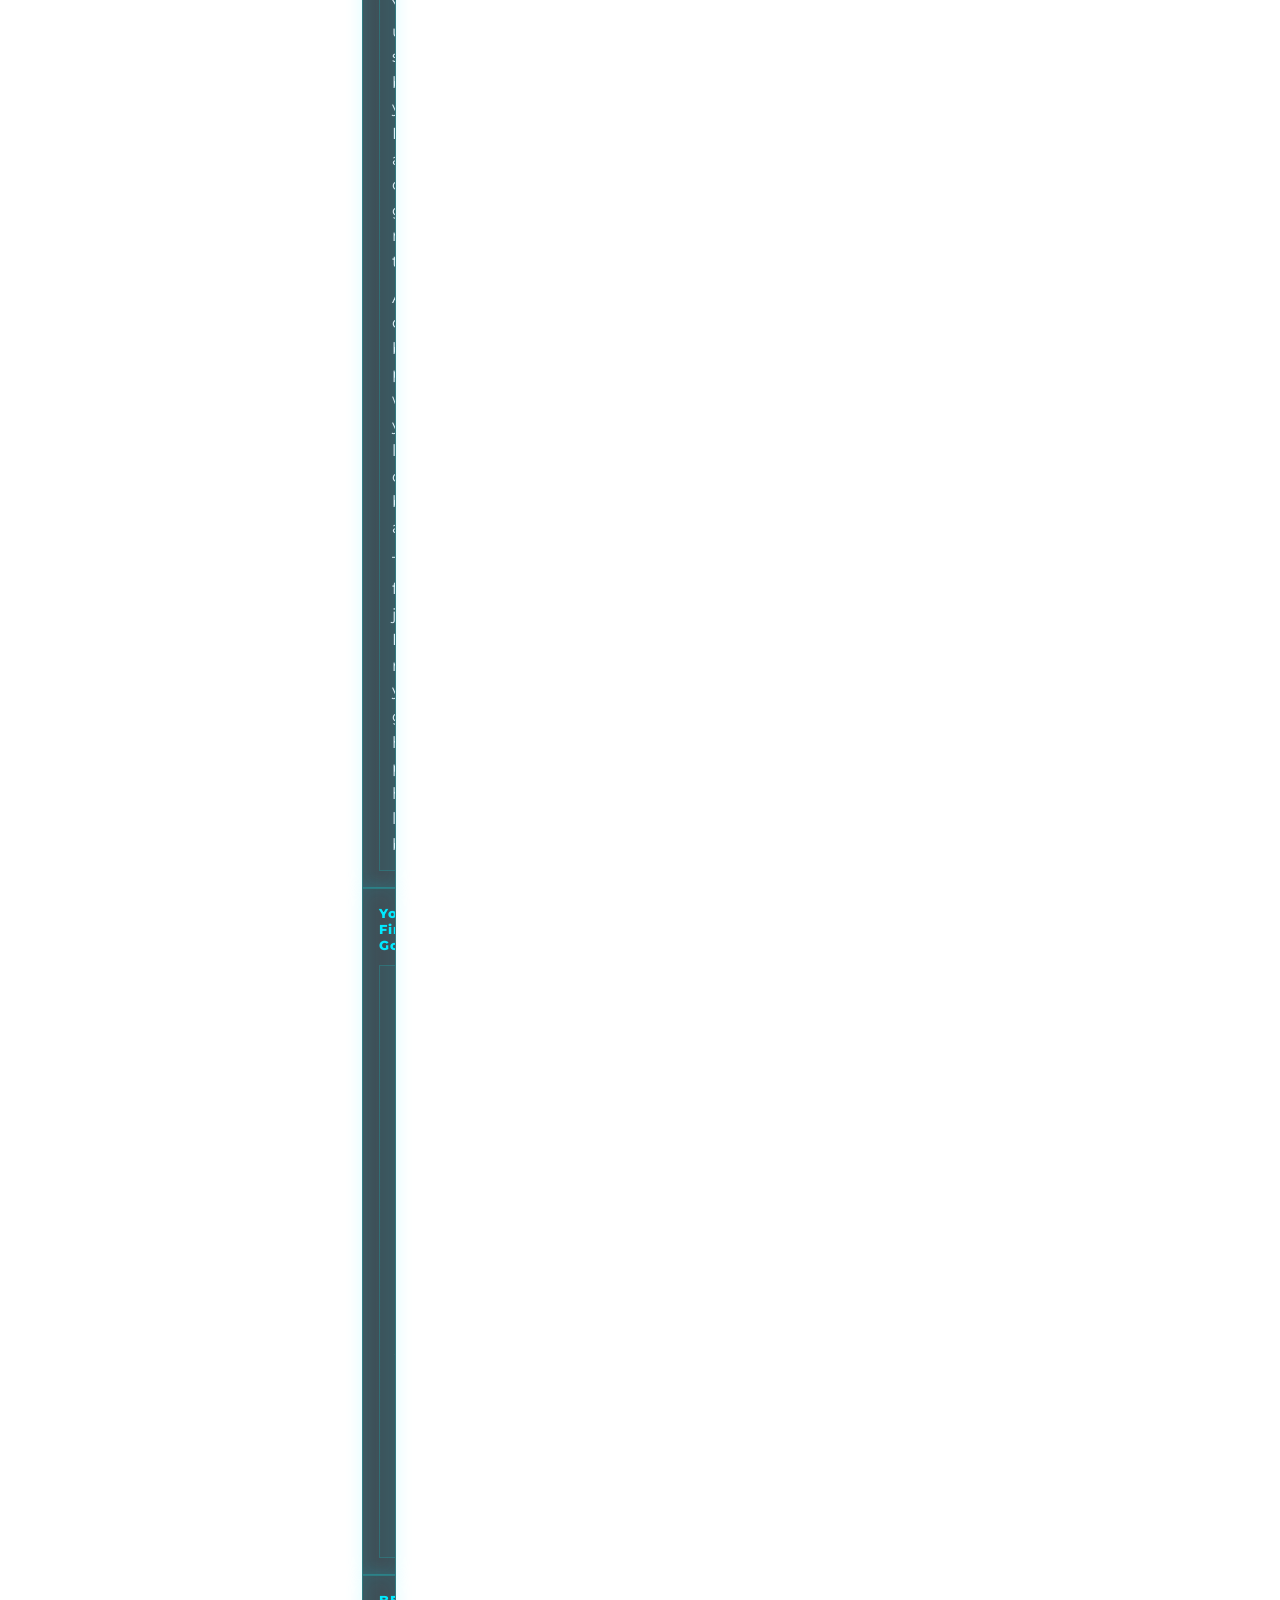
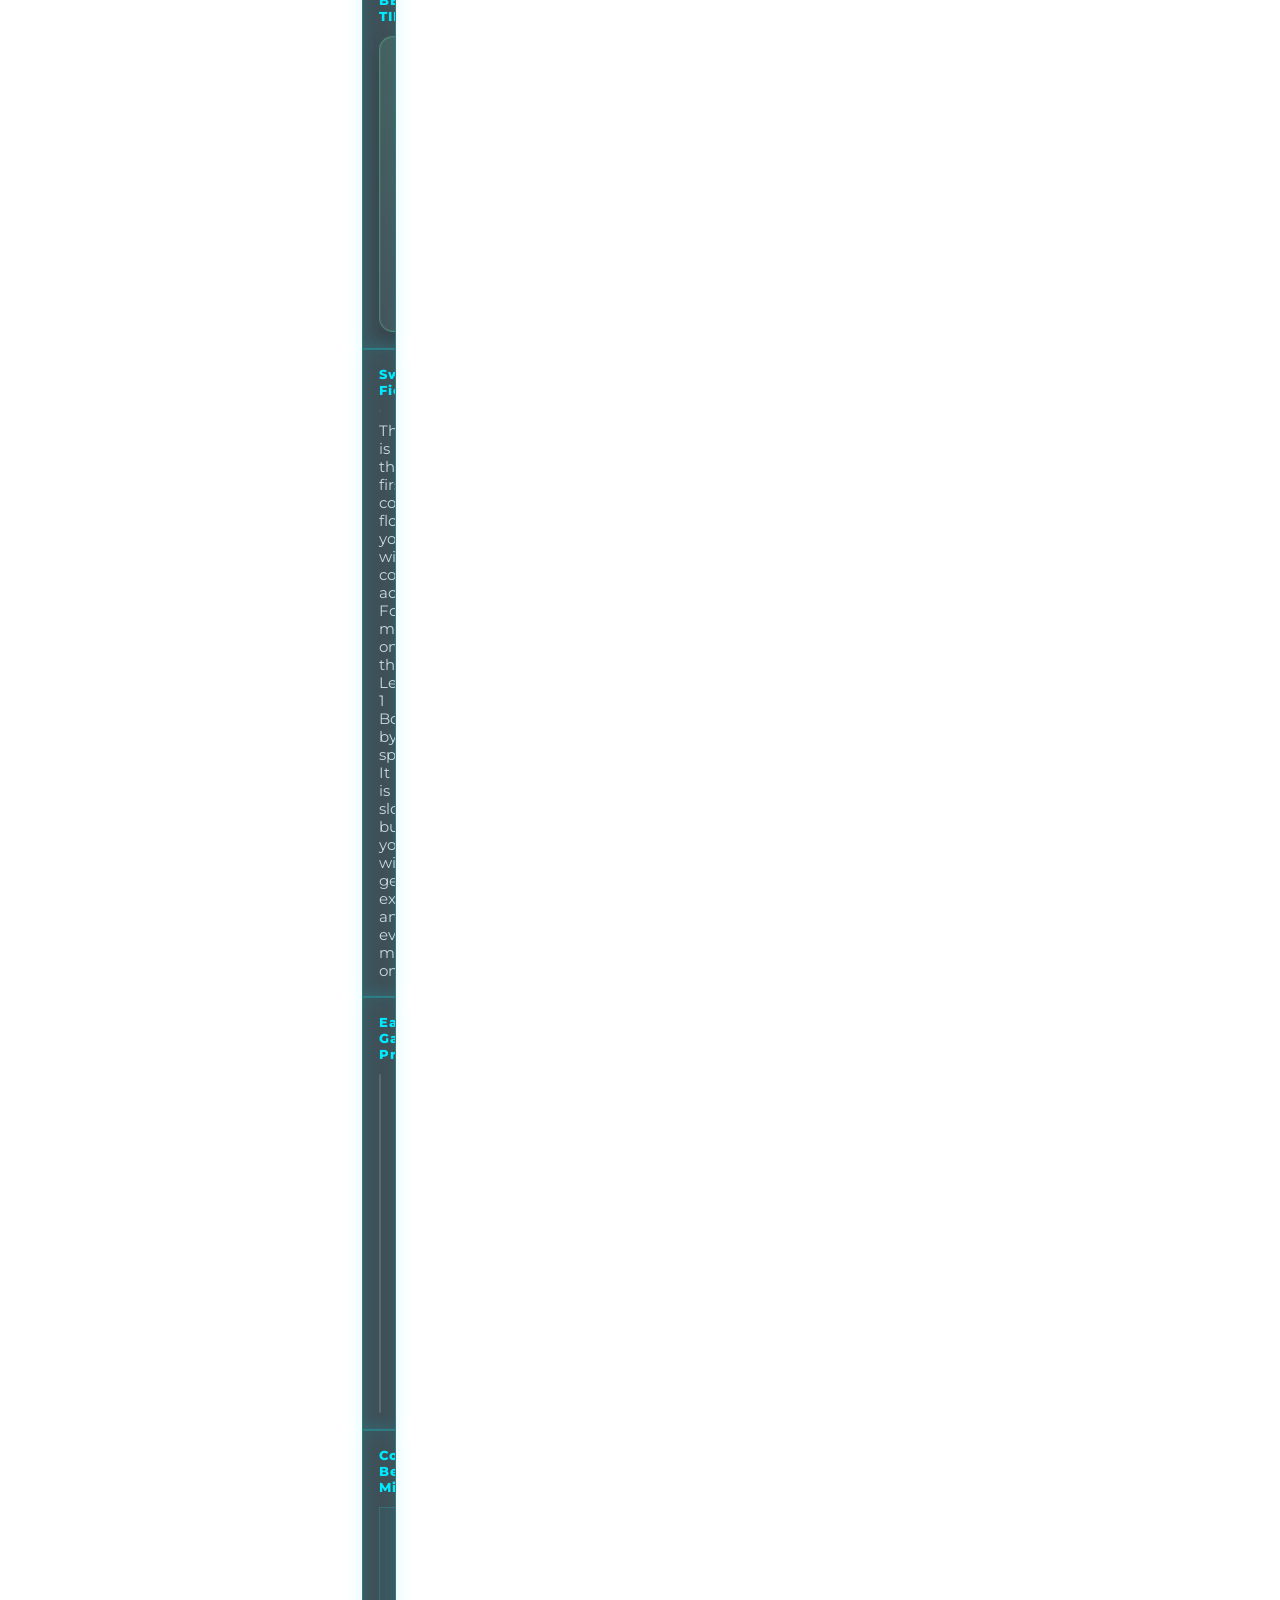
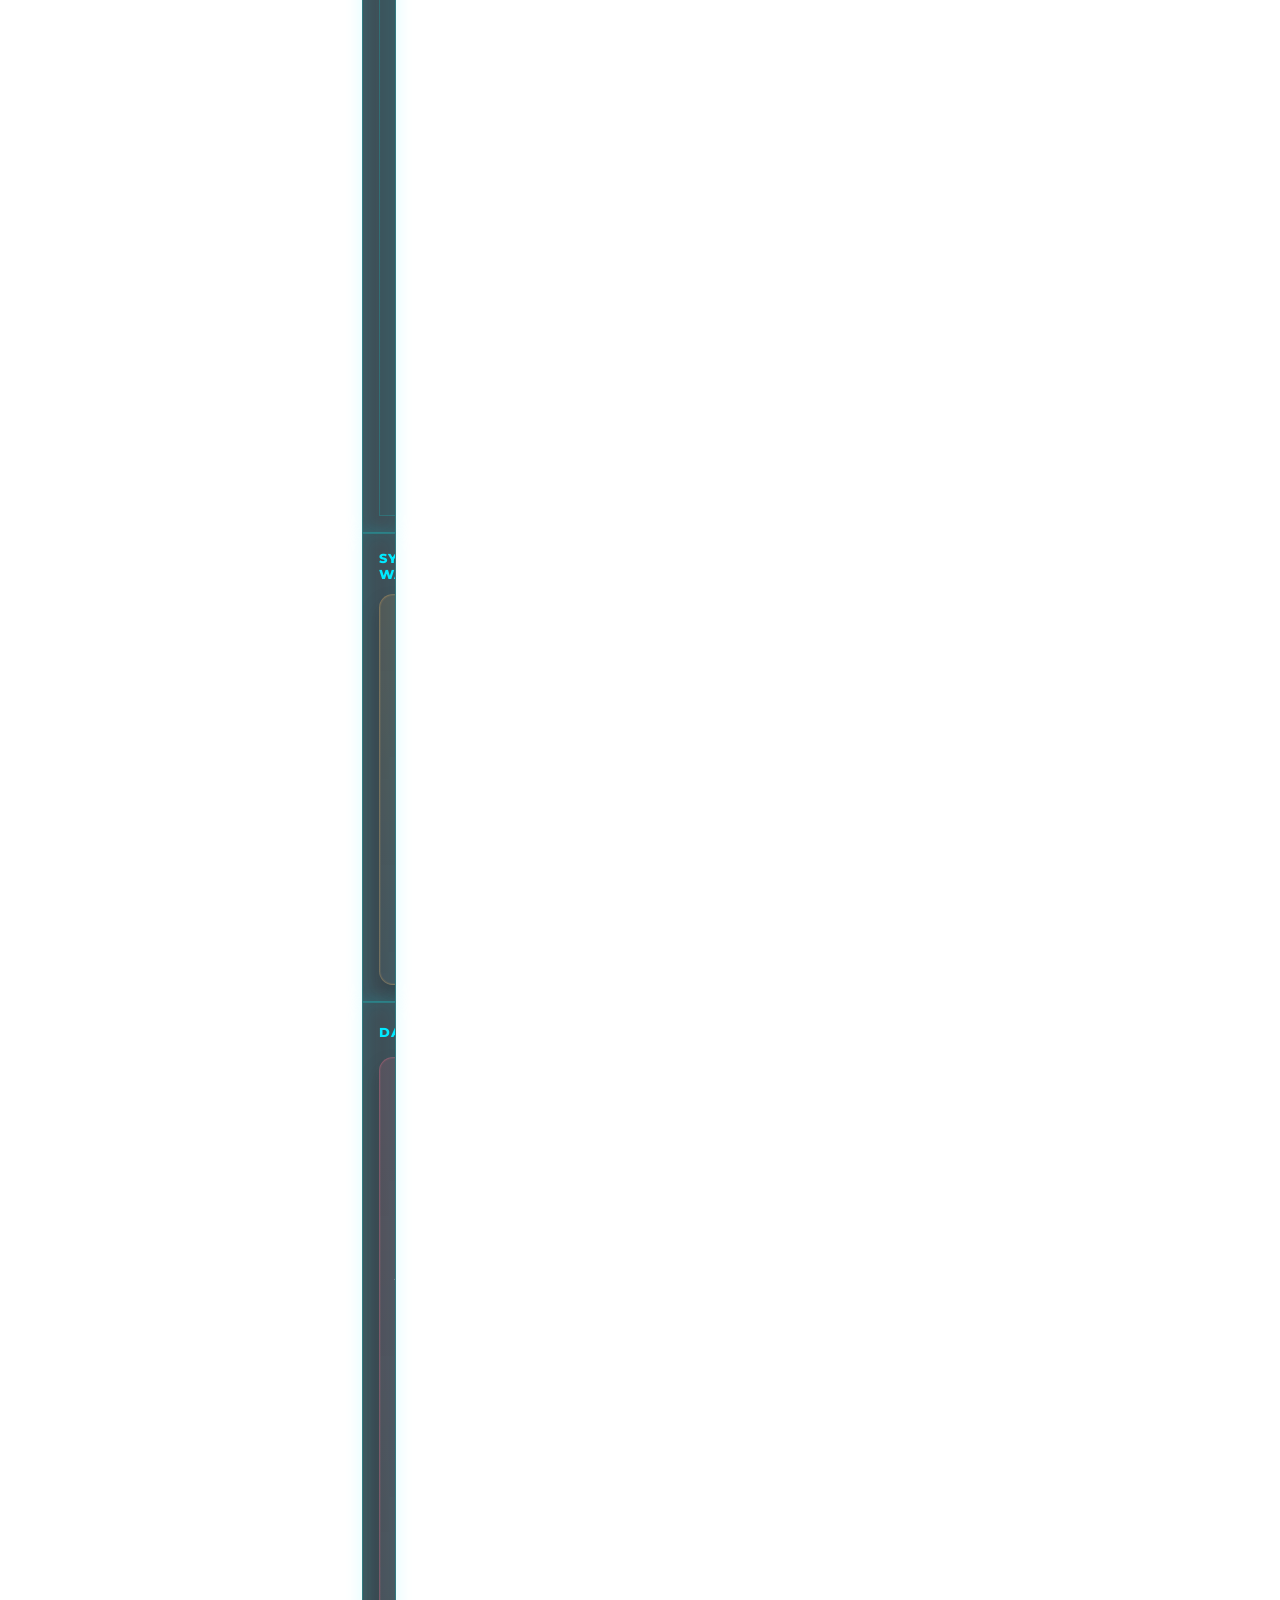
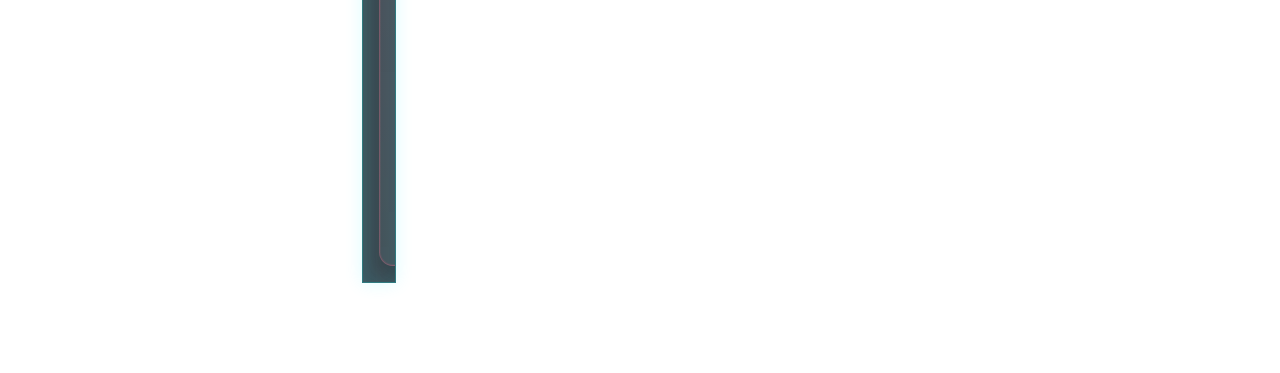
==== commit 662401a7: "Update index.html" ====
--- a/guides/index.html
+++ b/guides/index.html
@@ -1,328 +1,403 @@
 <!DOCTYPE html>
 <html lang="en">
 <head>
-  <meta charset="UTF-8" />
-  <title>SBO:R Wiki – Guide</title>
-  <meta name="viewport" content="width=device-width, initial-scale=1.0">
-
-  <link rel="stylesheet" href="/css/floor-hud.css?v=1">
-  <link rel="stylesheet" href="/css/toasts.css?v=1">
-
-  <link rel="icon" href="/logo.png" type="image/png" />
-  <link rel="apple-touch-icon" href="/logo.png" />
-
-  <meta property="og:type" content="website" />
-  <meta property="og:site_name" content="Sword Blox Online: Rebirth Wiki" />
-  <meta property="og:title" content="Sword Blox Online: Rebirth Guide" />
-  <meta property="og:description" content="Helpful SBO:R guides for new and returning players." />
-  <meta property="og:url" content="https://sborwiki.com/guides/" />
-  <meta property="og:image" content="/Sborlogotext.png" />
-  <meta property="og:image:alt" content="Sword Blox Online Rebirth Wiki banner" />
-
-  <meta name="twitter:card" content="summary_large_image" />
-  <meta name="twitter:title" content="Sword Blox Online: Rebirth Guide" />
-  <meta name="twitter:description" content="Helpful SBO:R guides for new and returning players." />
-  <meta name="twitter:image" content="/Sborlogotext.png" />
-
-  <style>
-    .guide-layout{
-      display:grid;
-      grid-template-columns:320px minmax(0,1fr);
-      gap:18px;
-      align-items:start;
-    }
-
-    .guide-sidebar{
-      display:grid;
-      gap:18px;
-      position:sticky;
-      top:16px;
-    }
-
-    .guide-content{
-      display:grid;
-      gap:18px;
-      min-width:0;
-    }
-
-    .guide-search{
-      width:100%;
-      padding:12px 14px;
-      border-radius:14px;
-      border:1px solid rgba(255,255,255,.12);
-      background:rgba(255,255,255,.05);
-      color:#fff;
-      outline:none;
-    }
-
-    .guide-search::placeholder{
-      color:rgba(255,255,255,.58);
-    }
-
-    .guide-toc-list{
-      list-style:none;
-      margin:0;
-      padding:0;
-      display:grid;
-      gap:8px;
-    }
-
-    .guide-toc-list a{
-      display:block;
-      padding:10px 12px;
-      border-radius:12px;
-      text-decoration:none;
-      color:inherit;
-      border:1px solid rgba(255,255,255,.08);
-      background:rgba(255,255,255,.03);
-      transition:background .18s ease,border-color .18s ease,transform .18s ease;
-    }
-
-    .guide-toc-list a:hover{
-      background:rgba(255,255,255,.07);
-      border-color:rgba(255,255,255,.16);
-      transform:translateY(-1px);
-    }
-
-    .guide-toc-list a.active{
-      border-color:rgba(120,220,255,.35);
-      background:rgba(120,220,255,.10);
-      box-shadow:0 0 0 1px rgba(120,220,255,.14) inset;
-    }
-
-    .guide-image{
-      width:100%;
-      display:block;
-      border-radius:16px;
-      border:1px solid rgba(255,255,255,.12);
-      box-shadow:0 10px 30px rgba(0,0,0,.35);
-    }
-
-    .guide-caption{
-      margin-top:10px;
-      font-size:.92rem;
-      opacity:.82;
-    }
-
-    .guide-table-wrap{
-      overflow-x:auto;
-      border-radius:14px;
-      border:1px solid rgba(255,255,255,.12);
-      background:rgba(255,255,255,.03);
-    }
-
-    .guide-table{
-      width:100%;
-      border-collapse:collapse;
-      min-width:640px;
-    }
-
-    .guide-table th,
-    .guide-table td{
-      padding:12px 14px;
-      text-align:left;
-      border-bottom:1px solid rgba(255,255,255,.08);
-      vertical-align:top;
-    }
-
-    .guide-table th{
-      text-transform:uppercase;
-      letter-spacing:.08em;
-      font-size:.82rem;
-      background:rgba(255,255,255,.05);
-      opacity:.95;
-    }
-
-    .guide-steps,
-    .guide-list{
-      margin:0;
-      padding-left:20px;
-      display:grid;
-      gap:10px;
-    }
-
-    .guide-callout{
-      padding:14px 16px;
-      border-radius:14px;
-      border:1px solid rgba(255,255,255,.14);
-      background:rgba(255,255,255,.04);
-      box-shadow:0 10px 20px rgba(0,0,0,.18);
-    }
-
-    .guide-callout p:last-child{
-      margin-bottom:0;
-    }
-
-    .callout-notice{
-      border-color:rgba(120,220,255,.25);
-      background:linear-gradient(180deg, rgba(120,220,255,.10), rgba(255,255,255,.03));
-      box-shadow:inset 0 0 0 1px rgba(120,220,255,.08), 0 10px 20px rgba(0,0,0,.18);
-    }
-
-    .callout-tip{
-      border-color:rgba(120,255,180,.25);
-      background:linear-gradient(180deg, rgba(120,255,180,.10), rgba(255,255,255,.03));
-      box-shadow:inset 0 0 0 1px rgba(120,255,180,.08), 0 10px 20px rgba(0,0,0,.18);
-    }
-
-    .callout-warning{
-      border-color:rgba(255,190,100,.25);
-      background:linear-gradient(180deg, rgba(255,190,100,.10), rgba(255,255,255,.03));
-      box-shadow:inset 0 0 0 1px rgba(255,190,100,.08), 0 10px 20px rgba(0,0,0,.18);
-    }
-
-    .callout-danger{
-      border-color:rgba(255,110,140,.28);
-      background:linear-gradient(180deg, rgba(255,110,140,.12), rgba(255,255,255,.03));
-      box-shadow:inset 0 0 0 1px rgba(255,110,140,.08), 0 10px 20px rgba(0,0,0,.18);
-    }
-
-    .toc-empty{
-      opacity:.72;
-      font-size:.95rem;
-    }
-
-    .guide-section-anchor{
-      scroll-margin-top:95px;
-    }
-
-    .guide-meta{
-      display:grid;
-      gap:10px;
-    }
-
-    .guide-meta-row{
-      display:flex;
-      flex-wrap:wrap;
-      gap:8px;
-    }
-
-    .guide-badge{
-      display:inline-flex;
-      align-items:center;
-      gap:8px;
-      padding:8px 10px;
-      border-radius:999px;
-      font-size:.82rem;
-      border:1px solid rgba(255,255,255,.10);
-      background:rgba(255,255,255,.04);
-    }
-
-    @media (max-width:980px){
-      .guide-layout{
-        grid-template-columns:1fr;
-      }
-
-      .guide-sidebar{
-        position:static;
-      }
-    }
-  </style>
+<meta charset="UTF-8" />
+<title>SBO:R Wiki – Guide</title>
+<meta name="viewport" content="width=device-width, initial-scale=1.0">
+
+<link rel="stylesheet" href="/css/floor-hud.css?v=1">
+<link rel="stylesheet" href="/css/toasts.css?v=1">
+
+<link rel="icon" href="/logo.png" type="image/png" />
+<link rel="apple-touch-icon" href="/logo.png" />
+
+<meta property="og:type" content="website" />
+<meta property="og:site_name" content="Sword Blox Online: Rebirth Wiki" />
+<meta property="og:title" content="Sword Blox Online: Rebirth Guide" />
+<meta property="og:description" content="Helpful SBO:R guides for new and returning players." />
+<meta property="og:url" content="https://sborwiki.com/guides/" />
+<meta property="og:image" content="/Sborlogotext.png" />
+<meta property="og:image:alt" content="Sword Blox Online Rebirth Wiki banner" />
+
+<meta name="twitter:card" content="summary_large_image" />
+<meta name="twitter:title" content="Sword Blox Online: Rebirth Guide" />
+<meta name="twitter:description" content="Helpful SBO:R guides for new and returning players." />
+<meta name="twitter:image" content="/Sborlogotext.png" />
+
+<style>
+
+.guide-layout{
+display:grid;
+grid-template-columns:320px minmax(0,1fr);
+gap:18px;
+align-items:start;
+width:100%;
+}
+
+.guide-sidebar{
+display:grid;
+gap:18px;
+position:sticky;
+top:16px;
+width:100%;
+}
+
+.guide-content{
+display:grid;
+gap:18px;
+min-width:0;
+width:100%;
+align-content:start;
+}
+
+.guide-content > *{
+width:100%;
+min-width:0;
+}
+
+.panel-map{
+width:100%;
+min-width:0;
+}
+
+.map-frame,
+.map-image-wrap{
+width:100%;
+}
+
+.map-image-wrap{
+overflow:hidden;
+border-radius:16px;
+}
+
+.map-img{
+display:block;
+width:100%;
+height:auto;
+}
+
+.guide-search{
+width:100%;
+padding:12px 14px;
+border-radius:14px;
+border:1px solid rgba(255,255,255,.12);
+background:rgba(255,255,255,.05);
+color:#fff;
+outline:none;
+}
+
+.guide-search::placeholder{
+color:rgba(255,255,255,.58);
+}
+
+.guide-toc-list{
+list-style:none;
+margin:0;
+padding:0;
+display:grid;
+gap:8px;
+}
+
+.guide-toc-list a{
+display:block;
+padding:10px 12px;
+border-radius:12px;
+text-decoration:none;
+color:inherit;
+border:1px solid rgba(255,255,255,.08);
+background:rgba(255,255,255,.03);
+transition:background .18s ease,border-color .18s ease,transform .18s ease;
+}
+
+.guide-toc-list a:hover{
+background:rgba(255,255,255,.07);
+border-color:rgba(255,255,255,.16);
+transform:translateY(-1px);
+}
+
+.guide-toc-list a.active{
+border-color:rgba(120,220,255,.35);
+background:rgba(120,220,255,.10);
+box-shadow:0 0 0 1px rgba(120,220,255,.14) inset;
+}
+
+.guide-image{
+width:100%;
+display:block;
+border-radius:16px;
+border:1px solid rgba(255,255,255,.12);
+box-shadow:0 10px 30px rgba(0,0,0,.35);
+}
+
+.guide-caption{
+margin-top:10px;
+font-size:.92rem;
+opacity:.82;
+}
+
+.guide-table-wrap{
+overflow-x:auto;
+border-radius:14px;
+border:1px solid rgba(255,255,255,.12);
+background:rgba(255,255,255,.03);
+}
+
+.guide-table{
+width:100%;
+border-collapse:collapse;
+min-width:640px;
+}
+
+.guide-table th,
+.guide-table td{
+padding:12px 14px;
+text-align:left;
+border-bottom:1px solid rgba(255,255,255,.08);
+vertical-align:top;
+}
+
+.guide-table th{
+text-transform:uppercase;
+letter-spacing:.08em;
+font-size:.82rem;
+background:rgba(255,255,255,.05);
+opacity:.95;
+}
+
+.guide-steps,
+.guide-list{
+margin:0;
+padding-left:20px;
+display:grid;
+gap:10px;
+}
+
+.guide-callout{
+padding:14px 16px;
+border-radius:14px;
+border:1px solid rgba(255,255,255,.14);
+background:rgba(255,255,255,.04);
+box-shadow:0 10px 20px rgba(0,0,0,.18);
+}
+
+.guide-callout p:last-child{
+margin-bottom:0;
+}
+
+.callout-notice{
+border-color:rgba(120,220,255,.25);
+background:linear-gradient(180deg, rgba(120,220,255,.10), rgba(255,255,255,.03));
+box-shadow:inset 0 0 0 1px rgba(120,220,255,.08), 0 10px 20px rgba(0,0,0,.18);
+}
+
+.callout-tip{
+border-color:rgba(120,255,180,.25);
+background:linear-gradient(180deg, rgba(120,255,180,.10), rgba(255,255,255,.03));
+box-shadow:inset 0 0 0 1px rgba(120,255,180,.08), 0 10px 20px rgba(0,0,0,.18);
+}
+
+.callout-warning{
+border-color:rgba(255,190,100,.25);
+background:linear-gradient(180deg, rgba(255,190,100,.10), rgba(255,255,255,.03));
+box-shadow:inset 0 0 0 1px rgba(255,190,100,.08), 0 10px 20px rgba(0,0,0,.18);
+}
+
+.callout-danger{
+border-color:rgba(255,110,140,.28);
+background:linear-gradient(180deg, rgba(255,110,140,.12), rgba(255,255,255,.03));
+box-shadow:inset 0 0 0 1px rgba(255,110,140,.08), 0 10px 20px rgba(0,0,0,.18);
+}
+
+.toc-empty{
+opacity:.72;
+font-size:.95rem;
+}
+
+.guide-section-anchor{
+scroll-margin-top:95px;
+}
+
+.guide-meta{
+display:grid;
+gap:10px;
+}
+
+.guide-meta-row{
+display:flex;
+flex-wrap:wrap;
+gap:8px;
+}
+
+.guide-badge{
+display:inline-flex;
+align-items:center;
+gap:8px;
+padding:8px 10px;
+border-radius:999px;
+font-size:.82rem;
+border:1px solid rgba(255,255,255,.10);
+background:rgba(255,255,255,.04);
+}
+
+@media (max-width:980px){
+
+.guide-layout{
+grid-template-columns:1fr;
+}
+
+.guide-sidebar{
+position:static;
+}
+
+}
+
+</style>
 </head>
+
 <body>
-  <header class="hud-top">
-    <div class="hud-left">
-      <div class="hud-kicker" id="guideKicker">SWORD BLOX ONLINE: REBIRTH</div>
-      <div class="hud-title" id="guideTitle">GUIDE</div>
-      <div class="hud-subtitle" id="guideSubtitle">LOADING…</div>
-    </div>
-
-    <nav id="site-nav" class="hud-nav" aria-label="Site navigation"></nav>
-
-    <div class="hud-right">
-      <div class="hud-chip">GUIDE</div>
-      <div class="hud-chip hud-chip-soft">JSON SYSTEM</div>
-    </div>
-  </header>
-
-  <main class="floor-grid">
-    <div class="guide-layout">
-      <aside class="guide-sidebar">
-        <section class="hud-panel">
-          <div class="panel-head">
-            <span>GUIDE SEARCH</span>
-            <span class="panel-chip">FIND</span>
-          </div>
-          <input
-            id="guideSearch"
-            class="guide-search"
-            type="search"
-            placeholder="Search guide sections..."
-            aria-label="Search this guide"
-          />
-        </section>
-
-        <section class="hud-panel">
-          <div class="panel-head">
-            <span>TABLE OF CONTENTS</span>
-            <span class="panel-chip">TOC</span>
-          </div>
-          <ul id="guideToc" class="guide-toc-list">
-            <li class="toc-empty">Loading table of contents…</li>
-          </ul>
-        </section>
-
-        <section class="hud-panel">
-          <div class="panel-head">
-            <span>ABOUT THIS GUIDE</span>
-            <span class="panel-chip">INFO</span>
-          </div>
-          <div class="hud-lore" id="guideIntro">
-            <p>Loading guide summary…</p>
-          </div>
-        </section>
-
-        <section class="hud-panel">
-          <div class="panel-head">
-            <span>SYSTEM NOTICE</span>
-            <span class="panel-chip">CONTACT</span>
-          </div>
-          <div class="hud-lore">
-            <p>If you have any suggestions or edits please DM <strong>@babyartie</strong> on Discord.</p>
-          </div>
-        </section>
-      </aside>
-
-      <section class="guide-content">
-        <section class="hud-panel panel-map">
-          <div class="panel-head">
-            <span>SYSTEM DISPLAY</span>
-            <span class="panel-chip">GUIDE</span>
-          </div>
-
-          <div class="map-frame">
-            <div class="map-image-wrap">
-              <img class="map-img" id="guideBanner" src="/Sborlogotext.png" alt="Guide banner" />
-              <div class="map-overlay">
-                <div class="scanline"></div>
-              </div>
-            </div>
-          </div>
-
-          <div class="hud-panel subpanel">
-            <div class="panel-head slim">
-              <span id="guideRecordTitle">SYSTEM RECORD: GUIDE</span>
-            </div>
-            <div class="hud-lore guide-meta" id="guideHeroText"></div>
-          </div>
-        </section>
-
-        <div id="guideSections"></div>
-      </section>
-    </div>
-  </main>
-
-  <div id="sao-toast-stack">
-    <div class="sao-toast sao-toast-yellow show" role="status" aria-live="polite">
-      <div class="sao-toast-header">SYSTEM NOTICE</div>
-      <div class="sao-toast-body">Guide HUD loaded successfully.</div>
-      <button class="sao-toast-close" type="button">✕</button>
-      <div class="sao-toast-progress"></div>
-    </div>
-  </div>
-
-  <script src="/js/toasts.js?v=1"></script>
-  <script src="/js/navbar.js?v=1"></script>
-  <script src="/js/guide-page.js?v=1"></script>
+
+<header class="hud-top">
+
+<div class="hud-left">
+<div class="hud-kicker" id="guideKicker">SWORD BLOX ONLINE: REBIRTH</div>
+<div class="hud-title" id="guideTitle">GUIDE</div>
+<div class="hud-subtitle" id="guideSubtitle">LOADING…</div>
+</div>
+
+<nav id="site-nav" class="hud-nav"></nav>
+
+<div class="hud-right">
+<div class="hud-chip">GUIDE</div>
+<div class="hud-chip hud-chip-soft">JSON SYSTEM</div>
+</div>
+
+</header>
+
+<main class="floor-grid">
+
+<div class="guide-layout">
+
+<aside class="guide-sidebar">
+
+<section class="hud-panel">
+<div class="panel-head">
+<span>GUIDE SEARCH</span>
+<span class="panel-chip">FIND</span>
+</div>
+
+<input
+id="guideSearch"
+class="guide-search"
+type="search"
+placeholder="Search guide sections..."
+/>
+</section>
+
+<section class="hud-panel">
+
+<div class="panel-head">
+<span>TABLE OF CONTENTS</span>
+<span class="panel-chip">TOC</span>
+</div>
+
+<ul id="guideToc" class="guide-toc-list">
+<li class="toc-empty">Loading table of contents…</li>
+</ul>
+
+</section>
+
+<section class="hud-panel">
+
+<div class="panel-head">
+<span>ABOUT THIS GUIDE</span>
+<span class="panel-chip">INFO</span>
+</div>
+
+<div class="hud-lore" id="guideIntro">
+<p>Loading guide summary…</p>
+</div>
+
+</section>
+
+<section class="hud-panel">
+
+<div class="panel-head">
+<span>SYSTEM NOTICE</span>
+<span class="panel-chip">CONTACT</span>
+</div>
+
+<div class="hud-lore">
+<p>If you have any suggestions or edits please DM <strong>@babyartie</strong> on Discord.</p>
+</div>
+
+</section>
+
+</aside>
+
+<section class="guide-content">
+
+<section class="hud-panel panel-map">
+
+<div class="panel-head">
+<span>SYSTEM DISPLAY</span>
+<span class="panel-chip">GUIDE</span>
+</div>
+
+<div class="map-frame">
+<div class="map-image-wrap">
+
+<img
+class="map-img"
+id="guideBanner"
+src="/Sborlogotext.png"
+alt="Guide banner"
+/>
+
+<div class="map-overlay">
+<div class="scanline"></div>
+</div>
+
+</div>
+</div>
+
+<div class="hud-panel subpanel">
+
+<div class="panel-head slim">
+<span id="guideRecordTitle">SYSTEM RECORD: GUIDE</span>
+</div>
+
+<div class="hud-lore guide-meta" id="guideHeroText"></div>
+
+</div>
+
+</section>
+
+<div id="guideSections"></div>
+
+</section>
+
+</div>
+
+</main>
+
+<div id="sao-toast-stack">
+
+<div class="sao-toast sao-toast-yellow show">
+
+<div class="sao-toast-header">SYSTEM NOTICE</div>
+<div class="sao-toast-body">Guide HUD loaded successfully.</div>
+
+<button class="sao-toast-close">✕</button>
+
+<div class="sao-toast-progress"></div>
+
+</div>
+
+</div>
+
+<script src="/js/toasts.js?v=1"></script>
+<script src="/js/navbar.js?v=1"></script>
+<script src="/js/guide-page.js?v=2"></script>
+
 </body>
 </html>
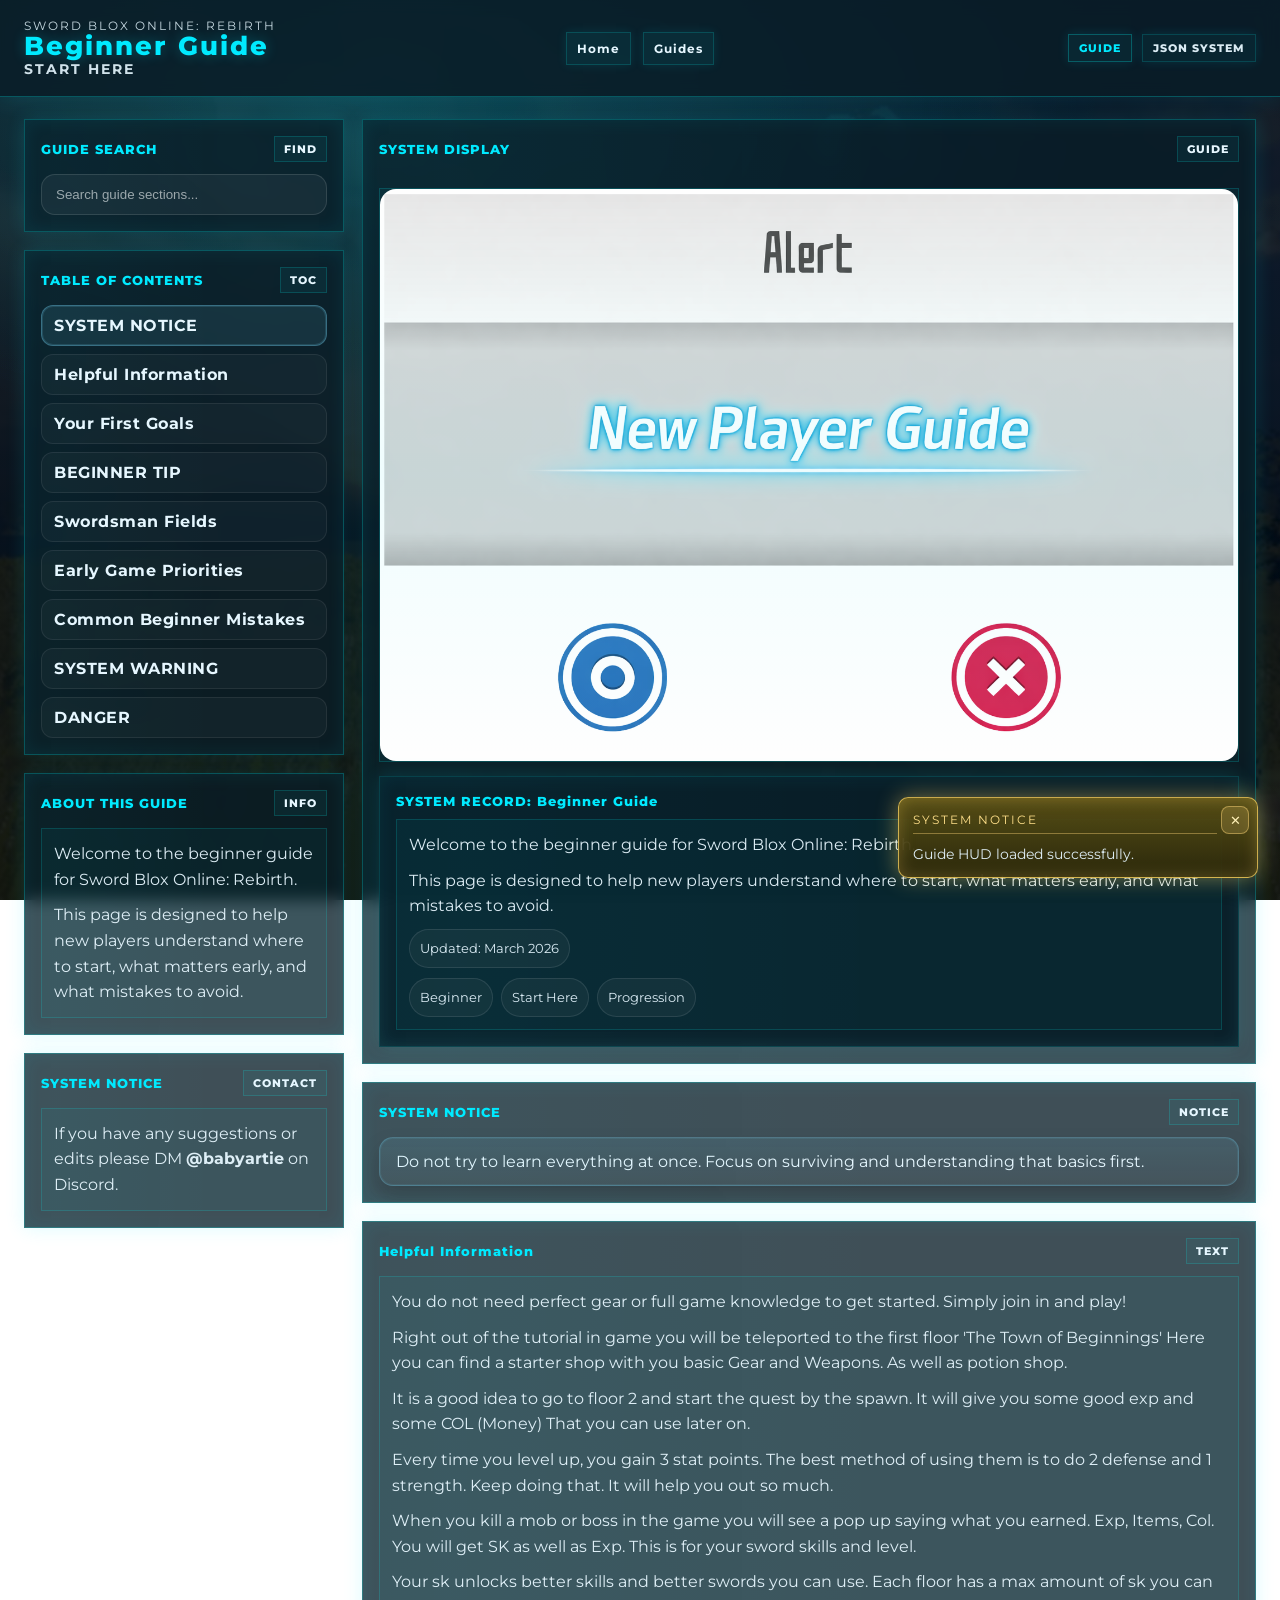
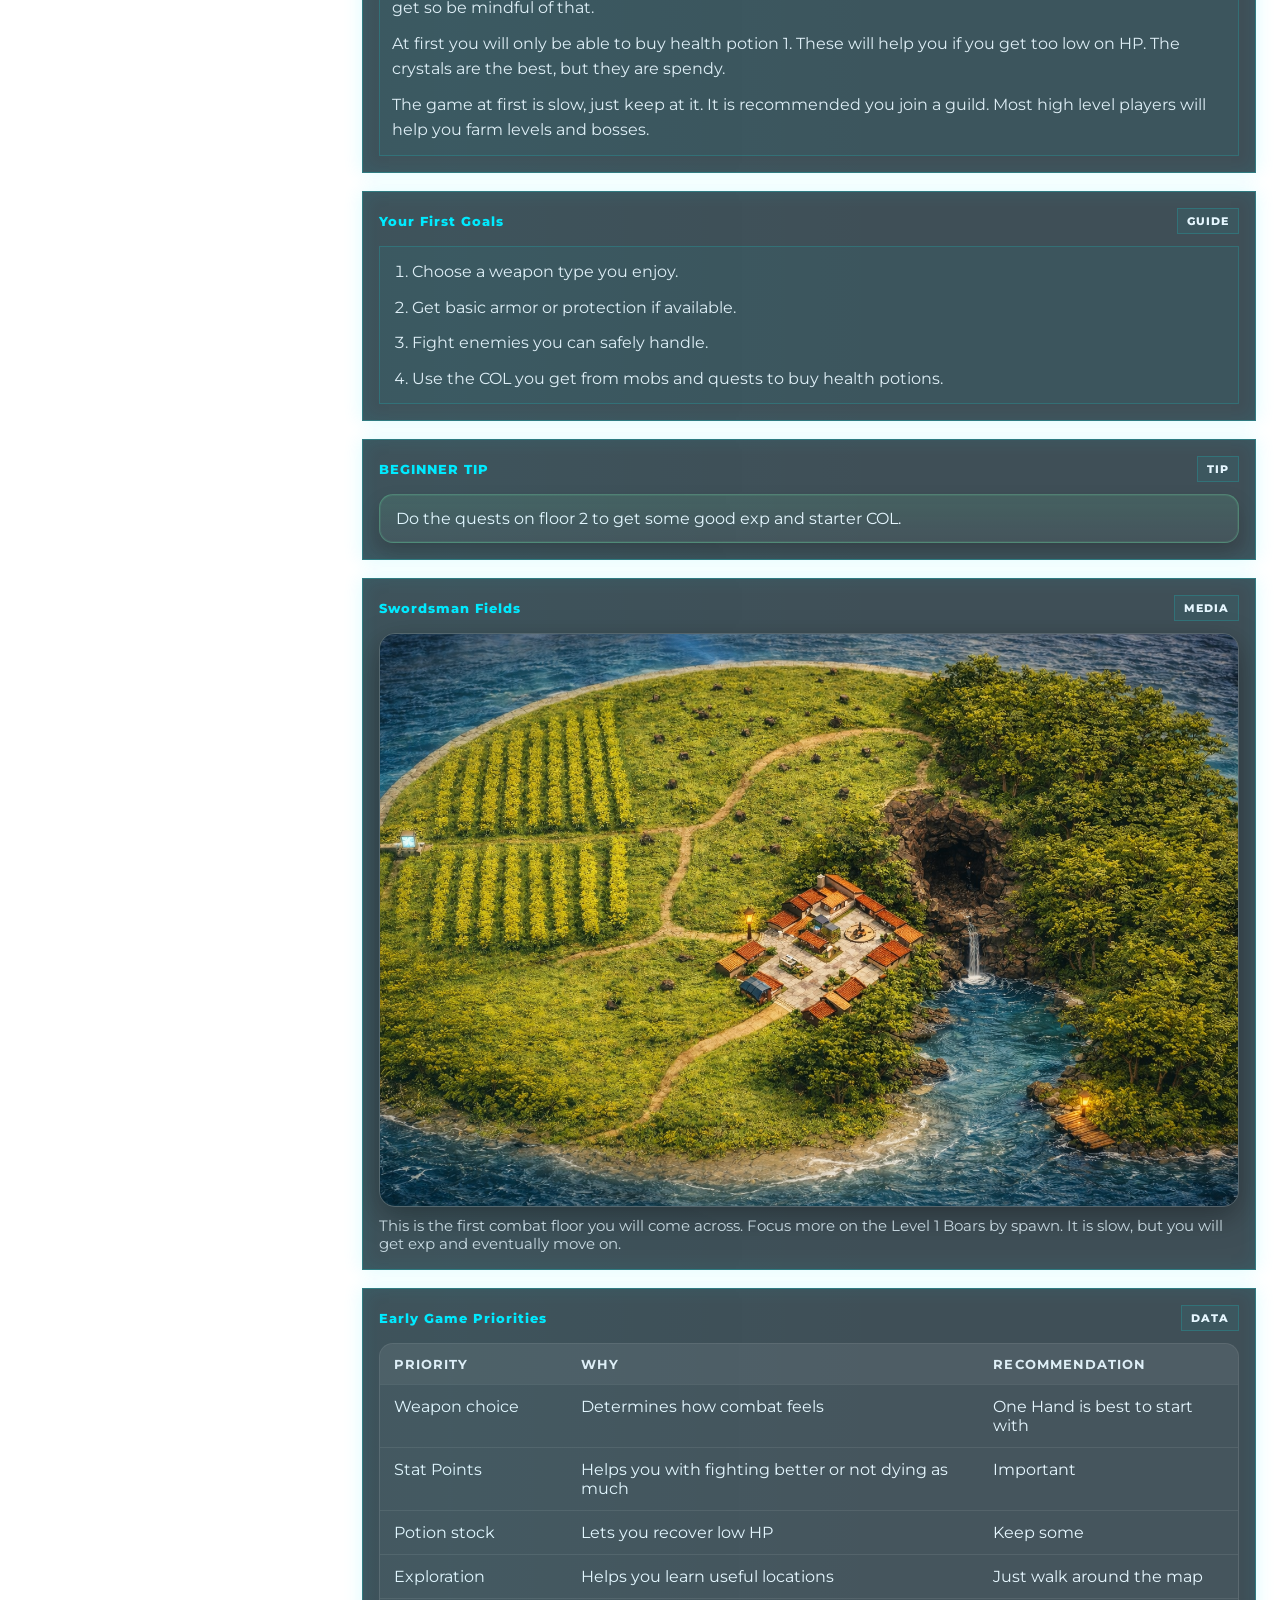
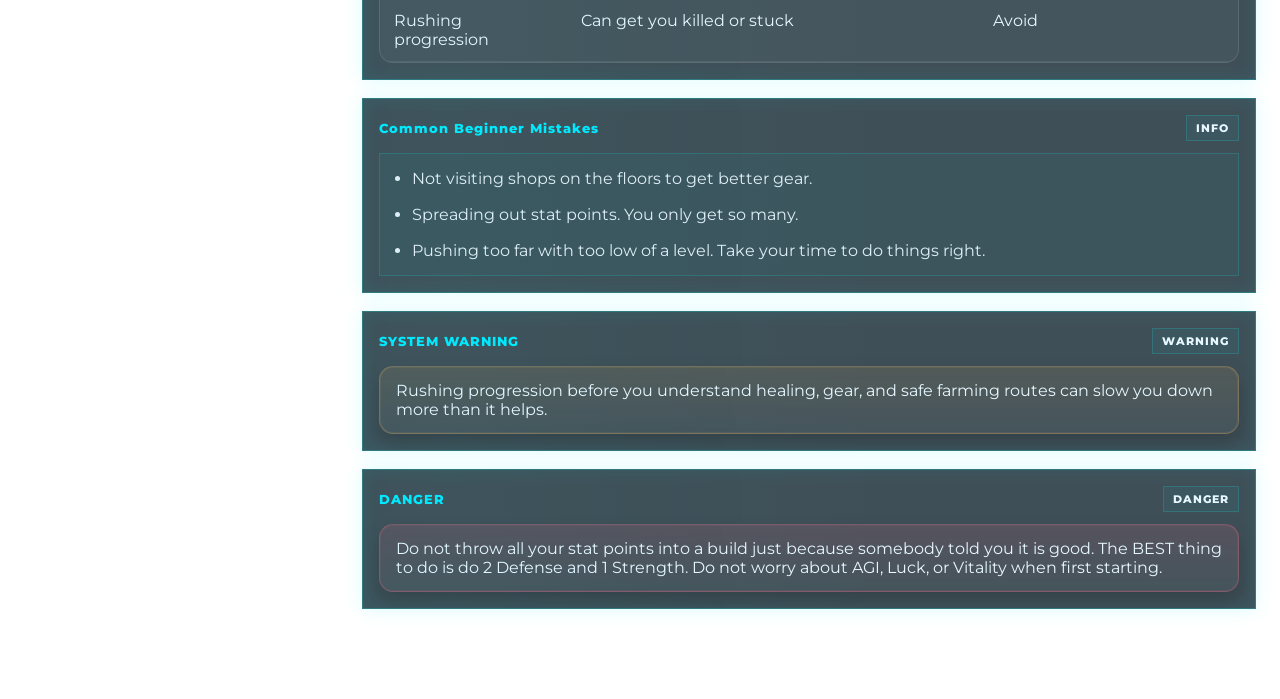
==== commit 65c044e8: "Update index.html" ====
--- a/guides/index.html
+++ b/guides/index.html
@@ -25,379 +25,359 @@
 <meta name="twitter:image" content="/Sborlogotext.png" />
 
 <style>
-
-.guide-layout{
-display:grid;
-grid-template-columns:320px minmax(0,1fr);
-gap:18px;
-align-items:start;
-width:100%;
-}
-
-.guide-sidebar{
-display:grid;
-gap:18px;
-position:sticky;
-top:16px;
-width:100%;
-}
-
-.guide-content{
-display:grid;
-gap:18px;
-min-width:0;
-width:100%;
-align-content:start;
-}
-
-.guide-content > *{
-width:100%;
-min-width:0;
-}
-
-.panel-map{
-width:100%;
-min-width:0;
-}
-
-.map-frame,
-.map-image-wrap{
-width:100%;
-}
-
-.map-image-wrap{
-overflow:hidden;
-border-radius:16px;
-}
-
-.map-img{
-display:block;
-width:100%;
-height:auto;
-}
-
-.guide-search{
-width:100%;
-padding:12px 14px;
-border-radius:14px;
-border:1px solid rgba(255,255,255,.12);
-background:rgba(255,255,255,.05);
-color:#fff;
-outline:none;
-}
-
-.guide-search::placeholder{
-color:rgba(255,255,255,.58);
-}
-
-.guide-toc-list{
-list-style:none;
-margin:0;
-padding:0;
-display:grid;
-gap:8px;
-}
-
-.guide-toc-list a{
-display:block;
-padding:10px 12px;
-border-radius:12px;
-text-decoration:none;
-color:inherit;
-border:1px solid rgba(255,255,255,.08);
-background:rgba(255,255,255,.03);
-transition:background .18s ease,border-color .18s ease,transform .18s ease;
-}
-
-.guide-toc-list a:hover{
-background:rgba(255,255,255,.07);
-border-color:rgba(255,255,255,.16);
-transform:translateY(-1px);
-}
-
-.guide-toc-list a.active{
-border-color:rgba(120,220,255,.35);
-background:rgba(120,220,255,.10);
-box-shadow:0 0 0 1px rgba(120,220,255,.14) inset;
-}
-
-.guide-image{
-width:100%;
-display:block;
-border-radius:16px;
-border:1px solid rgba(255,255,255,.12);
-box-shadow:0 10px 30px rgba(0,0,0,.35);
-}
-
-.guide-caption{
-margin-top:10px;
-font-size:.92rem;
-opacity:.82;
-}
-
-.guide-table-wrap{
-overflow-x:auto;
-border-radius:14px;
-border:1px solid rgba(255,255,255,.12);
-background:rgba(255,255,255,.03);
-}
-
-.guide-table{
-width:100%;
-border-collapse:collapse;
-min-width:640px;
-}
-
-.guide-table th,
-.guide-table td{
-padding:12px 14px;
-text-align:left;
-border-bottom:1px solid rgba(255,255,255,.08);
-vertical-align:top;
-}
-
-.guide-table th{
-text-transform:uppercase;
-letter-spacing:.08em;
-font-size:.82rem;
-background:rgba(255,255,255,.05);
-opacity:.95;
-}
-
-.guide-steps,
-.guide-list{
-margin:0;
-padding-left:20px;
-display:grid;
-gap:10px;
-}
-
-.guide-callout{
-padding:14px 16px;
-border-radius:14px;
-border:1px solid rgba(255,255,255,.14);
-background:rgba(255,255,255,.04);
-box-shadow:0 10px 20px rgba(0,0,0,.18);
-}
-
-.guide-callout p:last-child{
-margin-bottom:0;
-}
-
-.callout-notice{
-border-color:rgba(120,220,255,.25);
-background:linear-gradient(180deg, rgba(120,220,255,.10), rgba(255,255,255,.03));
-box-shadow:inset 0 0 0 1px rgba(120,220,255,.08), 0 10px 20px rgba(0,0,0,.18);
-}
-
-.callout-tip{
-border-color:rgba(120,255,180,.25);
-background:linear-gradient(180deg, rgba(120,255,180,.10), rgba(255,255,255,.03));
-box-shadow:inset 0 0 0 1px rgba(120,255,180,.08), 0 10px 20px rgba(0,0,0,.18);
-}
-
-.callout-warning{
-border-color:rgba(255,190,100,.25);
-background:linear-gradient(180deg, rgba(255,190,100,.10), rgba(255,255,255,.03));
-box-shadow:inset 0 0 0 1px rgba(255,190,100,.08), 0 10px 20px rgba(0,0,0,.18);
-}
-
-.callout-danger{
-border-color:rgba(255,110,140,.28);
-background:linear-gradient(180deg, rgba(255,110,140,.12), rgba(255,255,255,.03));
-box-shadow:inset 0 0 0 1px rgba(255,110,140,.08), 0 10px 20px rgba(0,0,0,.18);
-}
-
-.toc-empty{
-opacity:.72;
-font-size:.95rem;
-}
-
-.guide-section-anchor{
-scroll-margin-top:95px;
-}
-
-.guide-meta{
-display:grid;
-gap:10px;
-}
-
-.guide-meta-row{
-display:flex;
-flex-wrap:wrap;
-gap:8px;
-}
-
-.guide-badge{
-display:inline-flex;
-align-items:center;
-gap:8px;
-padding:8px 10px;
-border-radius:999px;
-font-size:.82rem;
-border:1px solid rgba(255,255,255,.10);
-background:rgba(255,255,255,.04);
-}
-
-@media (max-width:980px){
-
-.guide-layout{
-grid-template-columns:1fr;
-}
-
-.guide-sidebar{
-position:static;
-}
-
-}
-
+  /* IMPORTANT: override floor-hud.css page grid */
+  .floor-grid{
+    display:block !important;
+    width:100%;
+    max-width:none;
+    min-width:0;
+  }
+
+  .guide-layout{
+    display:grid;
+    grid-template-columns:320px minmax(0,1fr);
+    gap:18px;
+    align-items:start;
+    width:100%;
+    min-width:0;
+  }
+
+  .guide-sidebar{
+    display:grid;
+    gap:18px;
+    position:sticky;
+    top:16px;
+    width:100%;
+    min-width:0;
+  }
+
+  .guide-content{
+    display:grid;
+    gap:18px;
+    width:100%;
+    min-width:0;
+    align-content:start;
+  }
+
+  .guide-content > *{
+    width:100%;
+    min-width:0;
+  }
+
+  .panel-map{
+    width:100%;
+    min-width:0;
+  }
+
+  .map-frame,
+  .map-image-wrap{
+    width:100%;
+    min-width:0;
+  }
+
+  .map-image-wrap{
+    overflow:hidden;
+    border-radius:16px;
+  }
+
+  .map-img{
+    display:block;
+    width:100%;
+    height:auto;
+  }
+
+  .guide-search{
+    width:100%;
+    padding:12px 14px;
+    border-radius:14px;
+    border:1px solid rgba(255,255,255,.12);
+    background:rgba(255,255,255,.05);
+    color:#fff;
+    outline:none;
+    box-sizing:border-box;
+  }
+
+  .guide-search::placeholder{
+    color:rgba(255,255,255,.58);
+  }
+
+  .guide-toc-list{
+    list-style:none;
+    margin:0;
+    padding:0;
+    display:grid;
+    gap:8px;
+  }
+
+  .guide-toc-list a{
+    display:block;
+    padding:10px 12px;
+    border-radius:12px;
+    text-decoration:none;
+    color:inherit;
+    border:1px solid rgba(255,255,255,.08);
+    background:rgba(255,255,255,.03);
+    transition:background .18s ease,border-color .18s ease,transform .18s ease;
+  }
+
+  .guide-toc-list a:hover{
+    background:rgba(255,255,255,.07);
+    border-color:rgba(255,255,255,.16);
+    transform:translateY(-1px);
+  }
+
+  .guide-toc-list a.active{
+    border-color:rgba(120,220,255,.35);
+    background:rgba(120,220,255,.10);
+    box-shadow:0 0 0 1px rgba(120,220,255,.14) inset;
+  }
+
+  .guide-image{
+    width:100%;
+    display:block;
+    border-radius:16px;
+    border:1px solid rgba(255,255,255,.12);
+    box-shadow:0 10px 30px rgba(0,0,0,.35);
+  }
+
+  .guide-caption{
+    margin-top:10px;
+    font-size:.92rem;
+    opacity:.82;
+  }
+
+  .guide-table-wrap{
+    overflow-x:auto;
+    border-radius:14px;
+    border:1px solid rgba(255,255,255,.12);
+    background:rgba(255,255,255,.03);
+  }
+
+  .guide-table{
+    width:100%;
+    border-collapse:collapse;
+    min-width:640px;
+  }
+
+  .guide-table th,
+  .guide-table td{
+    padding:12px 14px;
+    text-align:left;
+    border-bottom:1px solid rgba(255,255,255,.08);
+    vertical-align:top;
+  }
+
+  .guide-table th{
+    text-transform:uppercase;
+    letter-spacing:.08em;
+    font-size:.82rem;
+    background:rgba(255,255,255,.05);
+    opacity:.95;
+  }
+
+  .guide-steps,
+  .guide-list{
+    margin:0;
+    padding-left:20px;
+    display:grid;
+    gap:10px;
+  }
+
+  .guide-callout{
+    padding:14px 16px;
+    border-radius:14px;
+    border:1px solid rgba(255,255,255,.14);
+    background:rgba(255,255,255,.04);
+    box-shadow:0 10px 20px rgba(0,0,0,.18);
+  }
+
+  .guide-callout p:last-child{
+    margin-bottom:0;
+  }
+
+  .callout-notice{
+    border-color:rgba(120,220,255,.25);
+    background:linear-gradient(180deg, rgba(120,220,255,.10), rgba(255,255,255,.03));
+    box-shadow:inset 0 0 0 1px rgba(120,220,255,.08), 0 10px 20px rgba(0,0,0,.18);
+  }
+
+  .callout-tip{
+    border-color:rgba(120,255,180,.25);
+    background:linear-gradient(180deg, rgba(120,255,180,.10), rgba(255,255,255,.03));
+    box-shadow:inset 0 0 0 1px rgba(120,255,180,.08), 0 10px 20px rgba(0,0,0,.18);
+  }
+
+  .callout-warning{
+    border-color:rgba(255,190,100,.25);
+    background:linear-gradient(180deg, rgba(255,190,100,.10), rgba(255,255,255,.03));
+    box-shadow:inset 0 0 0 1px rgba(255,190,100,.08), 0 10px 20px rgba(0,0,0,.18);
+  }
+
+  .callout-danger{
+    border-color:rgba(255,110,140,.28);
+    background:linear-gradient(180deg, rgba(255,110,140,.12), rgba(255,255,255,.03));
+    box-shadow:inset 0 0 0 1px rgba(255,110,140,.08), 0 10px 20px rgba(0,0,0,.18);
+  }
+
+  .toc-empty{
+    opacity:.72;
+    font-size:.95rem;
+  }
+
+  .guide-section-anchor{
+    scroll-margin-top:95px;
+  }
+
+  .guide-meta{
+    display:grid;
+    gap:10px;
+  }
+
+  .guide-meta-row{
+    display:flex;
+    flex-wrap:wrap;
+    gap:8px;
+  }
+
+  .guide-badge{
+    display:inline-flex;
+    align-items:center;
+    gap:8px;
+    padding:8px 10px;
+    border-radius:999px;
+    font-size:.82rem;
+    border:1px solid rgba(255,255,255,.10);
+    background:rgba(255,255,255,.04);
+  }
+
+  #guideSections{
+    width:100%;
+    min-width:0;
+    display:grid;
+    gap:18px;
+  }
+
+  @media (max-width:980px){
+    .guide-layout{
+      grid-template-columns:1fr;
+    }
+
+    .guide-sidebar{
+      position:static;
+    }
+  }
 </style>
 </head>
 
 <body>
-
 <header class="hud-top">
-
-<div class="hud-left">
-<div class="hud-kicker" id="guideKicker">SWORD BLOX ONLINE: REBIRTH</div>
-<div class="hud-title" id="guideTitle">GUIDE</div>
-<div class="hud-subtitle" id="guideSubtitle">LOADING…</div>
-</div>
-
-<nav id="site-nav" class="hud-nav"></nav>
-
-<div class="hud-right">
-<div class="hud-chip">GUIDE</div>
-<div class="hud-chip hud-chip-soft">JSON SYSTEM</div>
-</div>
-
+  <div class="hud-left">
+    <div class="hud-kicker" id="guideKicker">SWORD BLOX ONLINE: REBIRTH</div>
+    <div class="hud-title" id="guideTitle">GUIDE</div>
+    <div class="hud-subtitle" id="guideSubtitle">LOADING…</div>
+  </div>
+
+  <nav id="site-nav" class="hud-nav" aria-label="Site navigation"></nav>
+
+  <div class="hud-right">
+    <div class="hud-chip">GUIDE</div>
+    <div class="hud-chip hud-chip-soft">JSON SYSTEM</div>
+  </div>
 </header>
 
 <main class="floor-grid">
-
-<div class="guide-layout">
-
-<aside class="guide-sidebar">
-
-<section class="hud-panel">
-<div class="panel-head">
-<span>GUIDE SEARCH</span>
-<span class="panel-chip">FIND</span>
-</div>
-
-<input
-id="guideSearch"
-class="guide-search"
-type="search"
-placeholder="Search guide sections..."
-/>
-</section>
-
-<section class="hud-panel">
-
-<div class="panel-head">
-<span>TABLE OF CONTENTS</span>
-<span class="panel-chip">TOC</span>
-</div>
-
-<ul id="guideToc" class="guide-toc-list">
-<li class="toc-empty">Loading table of contents…</li>
-</ul>
-
-</section>
-
-<section class="hud-panel">
-
-<div class="panel-head">
-<span>ABOUT THIS GUIDE</span>
-<span class="panel-chip">INFO</span>
-</div>
-
-<div class="hud-lore" id="guideIntro">
-<p>Loading guide summary…</p>
-</div>
-
-</section>
-
-<section class="hud-panel">
-
-<div class="panel-head">
-<span>SYSTEM NOTICE</span>
-<span class="panel-chip">CONTACT</span>
-</div>
-
-<div class="hud-lore">
-<p>If you have any suggestions or edits please DM <strong>@babyartie</strong> on Discord.</p>
-</div>
-
-</section>
-
-</aside>
-
-<section class="guide-content">
-
-<section class="hud-panel panel-map">
-
-<div class="panel-head">
-<span>SYSTEM DISPLAY</span>
-<span class="panel-chip">GUIDE</span>
-</div>
-
-<div class="map-frame">
-<div class="map-image-wrap">
-
-<img
-class="map-img"
-id="guideBanner"
-src="/Sborlogotext.png"
-alt="Guide banner"
-/>
-
-<div class="map-overlay">
-<div class="scanline"></div>
-</div>
-
-</div>
-</div>
-
-<div class="hud-panel subpanel">
-
-<div class="panel-head slim">
-<span id="guideRecordTitle">SYSTEM RECORD: GUIDE</span>
-</div>
-
-<div class="hud-lore guide-meta" id="guideHeroText"></div>
-
-</div>
-
-</section>
-
-<div id="guideSections"></div>
-
-</section>
-
-</div>
-
+  <div class="guide-layout">
+    <aside class="guide-sidebar">
+      <section class="hud-panel">
+        <div class="panel-head">
+          <span>GUIDE SEARCH</span>
+          <span class="panel-chip">FIND</span>
+        </div>
+        <input
+          id="guideSearch"
+          class="guide-search"
+          type="search"
+          placeholder="Search guide sections..."
+          aria-label="Search this guide"
+        />
+      </section>
+
+      <section class="hud-panel">
+        <div class="panel-head">
+          <span>TABLE OF CONTENTS</span>
+          <span class="panel-chip">TOC</span>
+        </div>
+        <ul id="guideToc" class="guide-toc-list">
+          <li class="toc-empty">Loading table of contents…</li>
+        </ul>
+      </section>
+
+      <section class="hud-panel">
+        <div class="panel-head">
+          <span>ABOUT THIS GUIDE</span>
+          <span class="panel-chip">INFO</span>
+        </div>
+        <div class="hud-lore" id="guideIntro">
+          <p>Loading guide summary…</p>
+        </div>
+      </section>
+
+      <section class="hud-panel">
+        <div class="panel-head">
+          <span>SYSTEM NOTICE</span>
+          <span class="panel-chip">CONTACT</span>
+        </div>
+        <div class="hud-lore">
+          <p>If you have any suggestions or edits please DM <strong>@babyartie</strong> on Discord.</p>
+        </div>
+      </section>
+    </aside>
+
+    <section class="guide-content">
+      <section class="hud-panel panel-map">
+        <div class="panel-head">
+          <span>SYSTEM DISPLAY</span>
+          <span class="panel-chip">GUIDE</span>
+        </div>
+
+        <div class="map-frame">
+          <div class="map-image-wrap">
+            <img
+              class="map-img"
+              id="guideBanner"
+              src="/Sborlogotext.png"
+              alt="Guide banner"
+            />
+            <div class="map-overlay">
+              <div class="scanline"></div>
+            </div>
+          </div>
+        </div>
+
+        <div class="hud-panel subpanel">
+          <div class="panel-head slim">
+            <span id="guideRecordTitle">SYSTEM RECORD: GUIDE</span>
+          </div>
+          <div class="hud-lore guide-meta" id="guideHeroText"></div>
+        </div>
+      </section>
+
+      <div id="guideSections"></div>
+    </section>
+  </div>
 </main>
 
 <div id="sao-toast-stack">
-
-<div class="sao-toast sao-toast-yellow show">
-
-<div class="sao-toast-header">SYSTEM NOTICE</div>
-<div class="sao-toast-body">Guide HUD loaded successfully.</div>
-
-<button class="sao-toast-close">✕</button>
-
-<div class="sao-toast-progress"></div>
-
-</div>
-
+  <div class="sao-toast sao-toast-yellow show" role="status" aria-live="polite">
+    <div class="sao-toast-header">SYSTEM NOTICE</div>
+    <div class="sao-toast-body">Guide HUD loaded successfully.</div>
+    <button class="sao-toast-close" type="button">✕</button>
+    <div class="sao-toast-progress"></div>
+  </div>
 </div>
 
 <script src="/js/toasts.js?v=1"></script>
 <script src="/js/navbar.js?v=1"></script>
-<script src="/js/guide-page.js?v=2"></script>
-
+<script src="/js/guide-page.js?v=3"></script>
 </body>
 </html>
